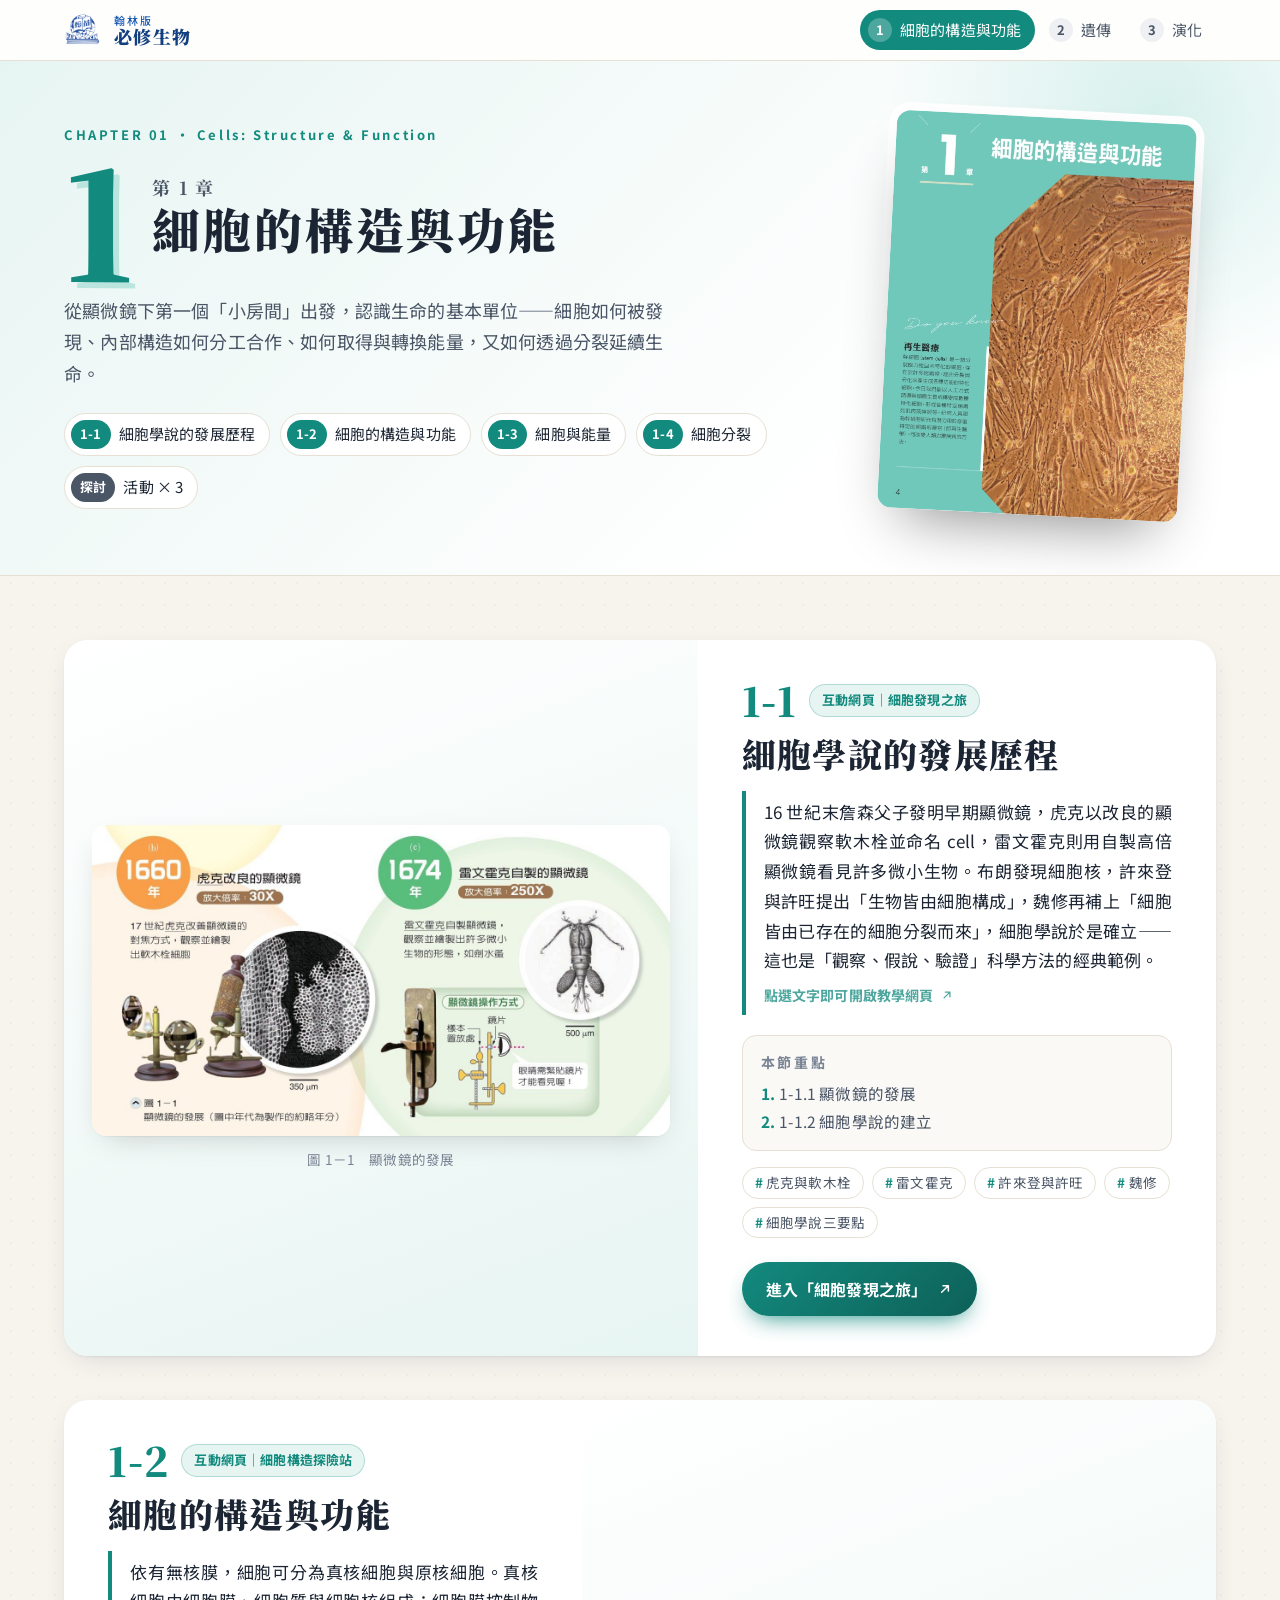
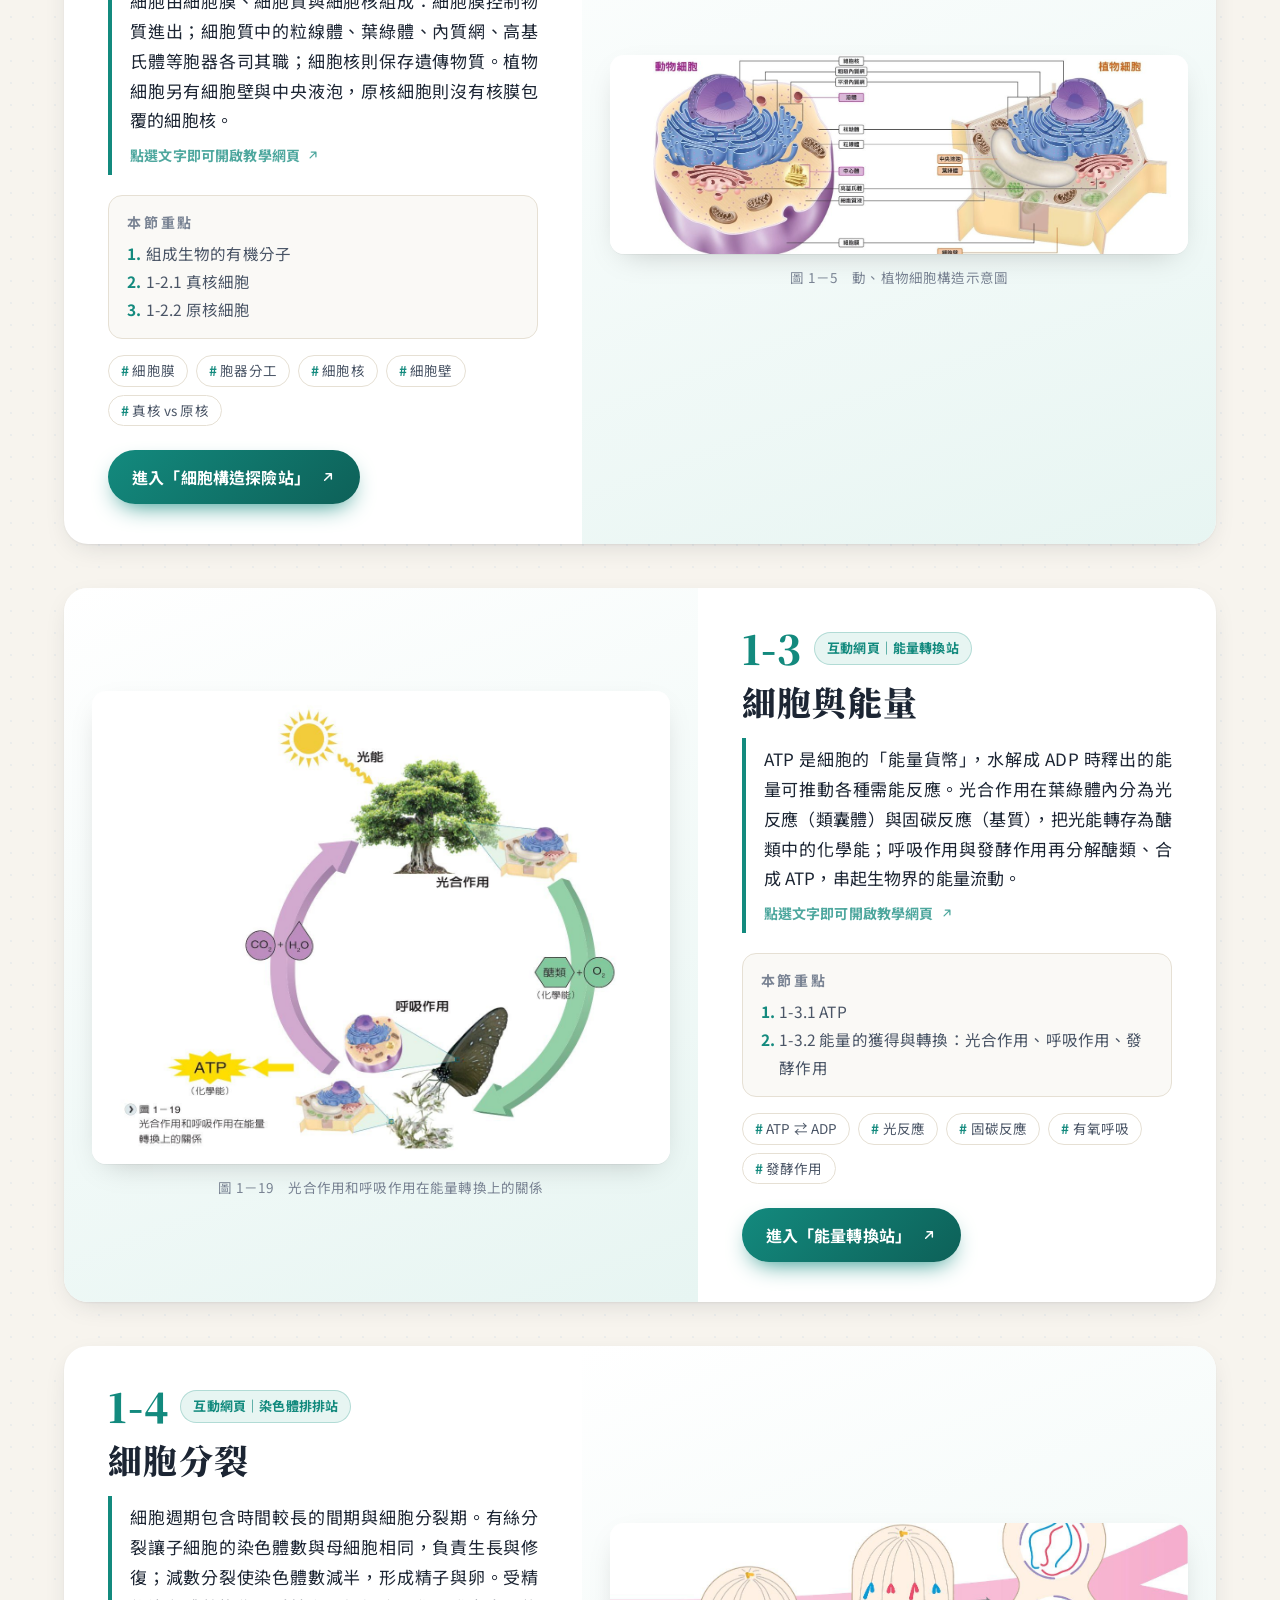
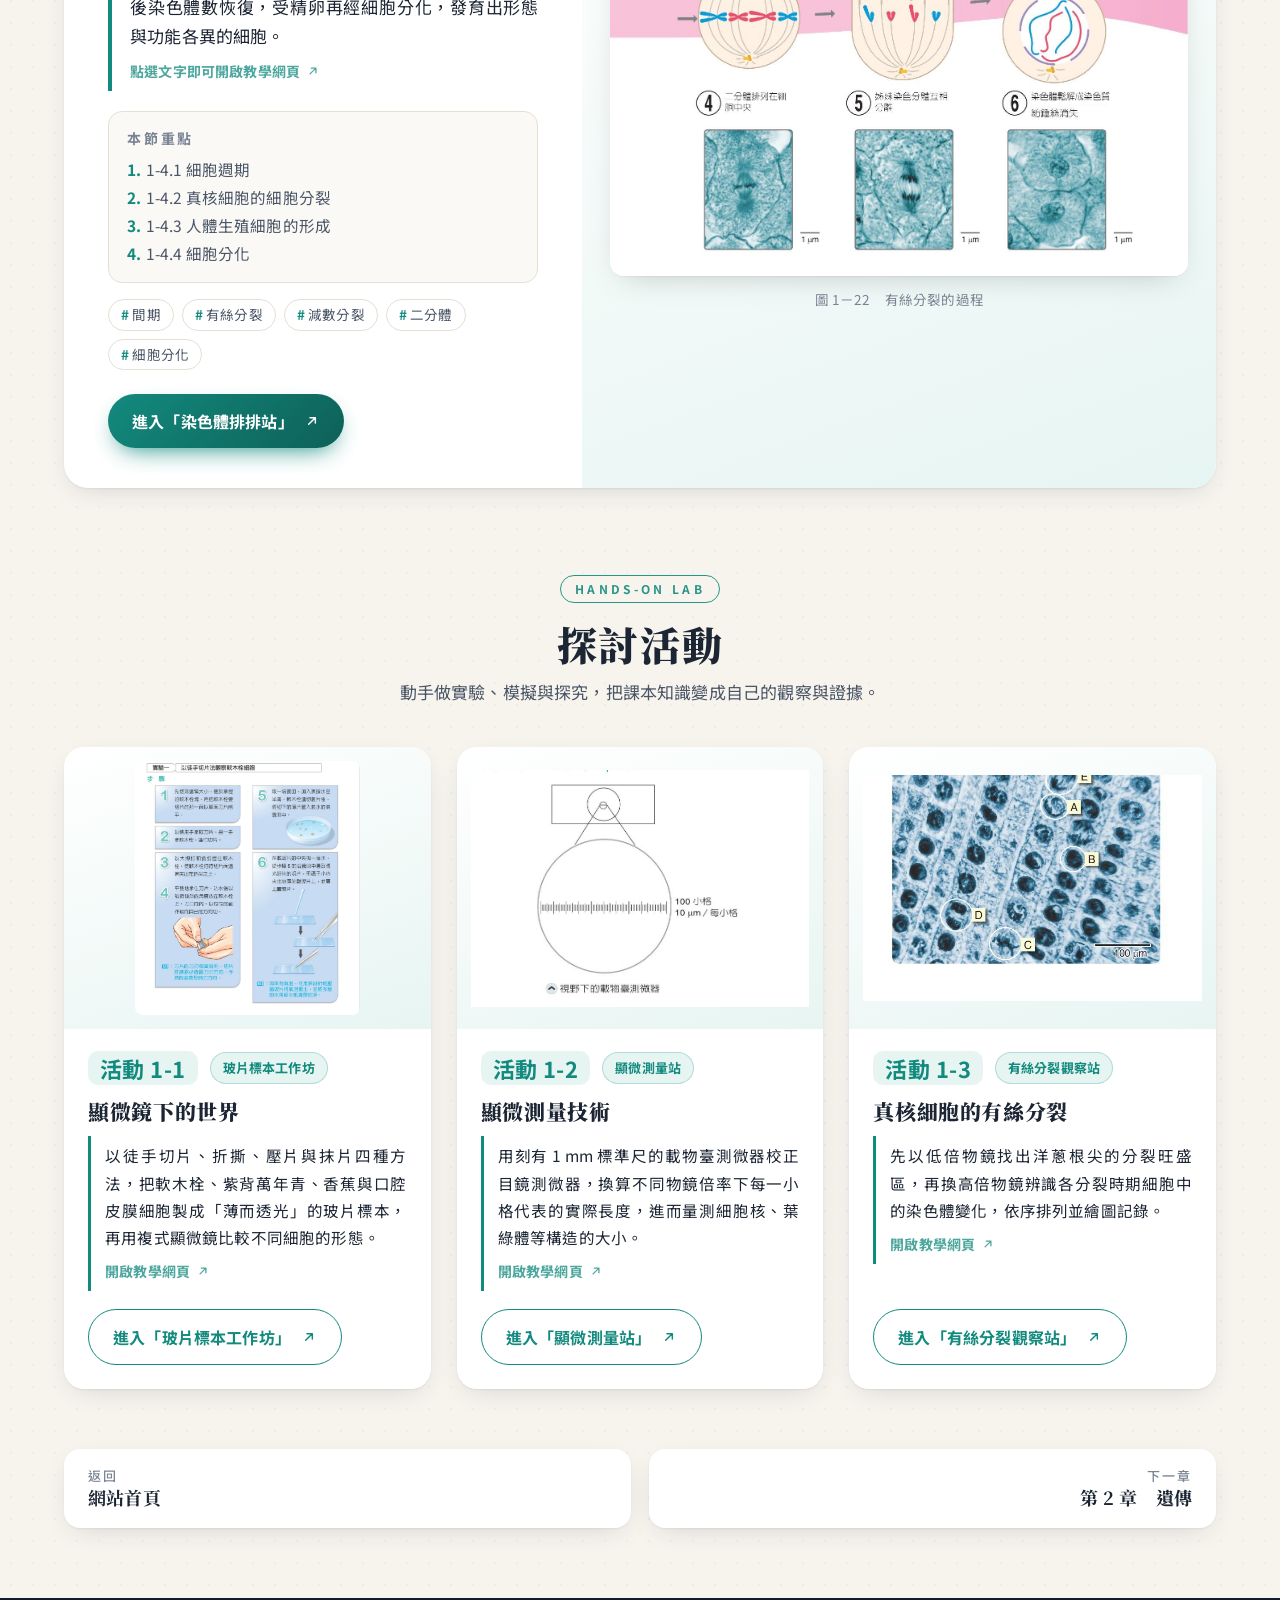
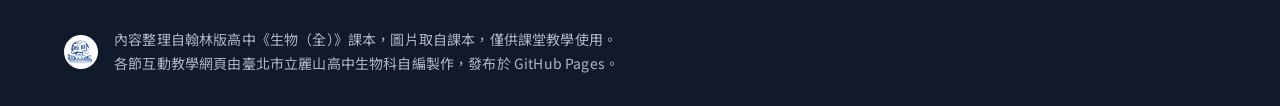
==== chapter1.html @ 683e41cd "feat: 發布翰林版必修生物質感新版集合教學網站" ====
<!doctype html>
<html lang="zh-Hant">
<head>
<meta charset="utf-8">
<meta name="viewport" content="width=device-width, initial-scale=1">
<title>第1章 細胞的構造與功能｜翰林版 必修生物</title>
<meta name="description" content="從顯微鏡下第一個「小房間」出發，認識生命的基本單位——細胞如何被發現、內部構造如何分工合作、如何取得與轉換能量，又如何透過分裂延續生命。">
<meta name="theme-color" content="#138a7e">
<link rel="icon" href="img/hanlin-logo.png">
<link rel="preconnect" href="https://fonts.googleapis.com">
<link rel="preconnect" href="https://fonts.gstatic.com" crossorigin>
<link href="https://fonts.googleapis.com/css2?family=Noto+Sans+TC:wght@400;500;700&family=Noto+Serif+TC:wght@600;700;900&display=swap" rel="stylesheet">
<link rel="stylesheet" href="style.css">
<script>document.documentElement.classList.add('js')</script>
</head>
<body class="chapter" style="--a:#138a7e;--a2:#5cc3b4;--t:#e7f5f2">
<header class="topbar">
  <div class="topbar-in">
    <a class="brand" href="index.html" aria-label="回到首頁">
      <img src="img/hanlin-logo.png" alt="翰林出版" width="40" height="40">
      <span class="brand-t"><small>翰林版</small>必修生物</span>
    </a>
    <nav class="nav"><a href="chapter1.html" class="nav-ch on" style="--a:#138a7e"><b>1</b><span>細胞的構造與功能</span></a><a href="chapter2.html" class="nav-ch" style="--a:#5b4fc4"><b>2</b><span>遺傳</span></a><a href="chapter3.html" class="nav-ch" style="--a:#c0701a"><b>3</b><span>演化</span></a></nav>
  </div>
</header>

<header class="ch-hero">
  <div class="ch-hero-in">
    <div class="ch-hero-text">
      <div class="ch-kicker">CHAPTER 01 · Cells: Structure &amp; Function</div>
      <h1><span class="big">1</span><span class="t">第 1 章<br><strong>細胞的構造與功能</strong></span></h1>
      <p class="lead">從顯微鏡下第一個「小房間」出發，認識生命的基本單位——細胞如何被發現、內部構造如何分工合作、如何取得與轉換能量，又如何透過分裂延續生命。</p>
      <div class="jump"><a href="#u1-1"><b>1-1</b>細胞學說的發展歷程</a><a href="#u1-2"><b>1-2</b>細胞的構造與功能</a><a href="#u1-3"><b>1-3</b>細胞與能量</a><a href="#u1-4"><b>1-4</b>細胞分裂</a><a href="#labs" class="j-lab"><b>探討</b>活動 × 3</a></div>
    </div>
    <div class="ch-hero-cover"><img src="img/cover1.jpg" alt="第1章 課本封面"></div>
  </div>
</header>
<main class="wrap units">
    <article class="unit reveal" id="u1-1">
      <figure class="fig">
        <button class="fig-btn" data-full="img/s1-1.jpg" data-cap="圖 1－1　顯微鏡的發展" aria-label="放大圖片：圖 1－1　顯微鏡的發展">
          <img src="img/s1-1.jpg" alt="圖 1－1　顯微鏡的發展" loading="lazy">
          <span class="zoom"><svg class="ic" viewBox="0 0 24 24" aria-hidden="true"><circle cx="11" cy="11" r="6.5" fill="none" stroke="currentColor" stroke-width="2"/><path d="m16 16 4.5 4.5M8.5 11h5M11 8.5v5" fill="none" stroke="currentColor" stroke-width="2" stroke-linecap="round"/></svg>放大</span>
        </button>
        <figcaption>圖 1－1　顯微鏡的發展</figcaption>
      </figure>
      <div class="unit-body">
        <div class="unit-top"><span class="code">1-1</span><span class="web-pill">互動網頁｜細胞發現之旅</span></div>
        <h2>細胞學說的發展歷程</h2>
        <a class="intro" href="https://froglssh.github.io/cell-discovery-journey-v2-web/" target="_blank" rel="noopener" title="開啟「細胞發現之旅」教學網頁">
          <p>16 世紀末詹森父子發明早期顯微鏡，虎克以改良的顯微鏡觀察軟木栓並命名 cell，雷文霍克則用自製高倍顯微鏡看見許多微小生物。布朗發現細胞核，許來登與許旺提出「生物皆由細胞構成」，魏修再補上「細胞皆由已存在的細胞分裂而來」，細胞學說於是確立——這也是「觀察、假說、驗證」科學方法的經典範例。</p>
          <span class="intro-hint">點選文字即可開啟教學網頁 <svg class="ic" viewBox="0 0 24 24" aria-hidden="true"><path d="M7 17 17 7M9 7h8v8" fill="none" stroke="currentColor" stroke-width="2.2" stroke-linecap="round" stroke-linejoin="round"/></svg></span>
        </a>
        <div class="subs"><h3>本節重點</h3><ol><li>1-1.1 顯微鏡的發展</li><li>1-1.2 細胞學說的建立</li></ol></div>
        <div class="tags"><span>虎克與軟木栓</span><span>雷文霍克</span><span>許來登與許旺</span><span>魏修</span><span>細胞學說三要點</span></div>
        <a class="btn" href="https://froglssh.github.io/cell-discovery-journey-v2-web/" target="_blank" rel="noopener">進入「細胞發現之旅」<svg class="ic" viewBox="0 0 24 24" aria-hidden="true"><path d="M7 17 17 7M9 7h8v8" fill="none" stroke="currentColor" stroke-width="2.2" stroke-linecap="round" stroke-linejoin="round"/></svg></a>
      </div>
    </article>
    <article class="unit reveal flip" id="u1-2">
      <figure class="fig">
        <button class="fig-btn" data-full="img/s1-2.jpg" data-cap="圖 1－5　動、植物細胞構造示意圖" aria-label="放大圖片：圖 1－5　動、植物細胞構造示意圖">
          <img src="img/s1-2.jpg" alt="圖 1－5　動、植物細胞構造示意圖" loading="lazy">
          <span class="zoom"><svg class="ic" viewBox="0 0 24 24" aria-hidden="true"><circle cx="11" cy="11" r="6.5" fill="none" stroke="currentColor" stroke-width="2"/><path d="m16 16 4.5 4.5M8.5 11h5M11 8.5v5" fill="none" stroke="currentColor" stroke-width="2" stroke-linecap="round"/></svg>放大</span>
        </button>
        <figcaption>圖 1－5　動、植物細胞構造示意圖</figcaption>
      </figure>
      <div class="unit-body">
        <div class="unit-top"><span class="code">1-2</span><span class="web-pill">互動網頁｜細胞構造探險站</span></div>
        <h2>細胞的構造與功能</h2>
        <a class="intro" href="https://froglssh.github.io/cell-structure-exploration-v2-web/" target="_blank" rel="noopener" title="開啟「細胞構造探險站」教學網頁">
          <p>依有無核膜，細胞可分為真核細胞與原核細胞。真核細胞由細胞膜、細胞質與細胞核組成：細胞膜控制物質進出；細胞質中的粒線體、葉綠體、內質網、高基氏體等胞器各司其職；細胞核則保存遺傳物質。植物細胞另有細胞壁與中央液泡，原核細胞則沒有核膜包覆的細胞核。</p>
          <span class="intro-hint">點選文字即可開啟教學網頁 <svg class="ic" viewBox="0 0 24 24" aria-hidden="true"><path d="M7 17 17 7M9 7h8v8" fill="none" stroke="currentColor" stroke-width="2.2" stroke-linecap="round" stroke-linejoin="round"/></svg></span>
        </a>
        <div class="subs"><h3>本節重點</h3><ol><li>組成生物的有機分子</li><li>1-2.1 真核細胞</li><li>1-2.2 原核細胞</li></ol></div>
        <div class="tags"><span>細胞膜</span><span>胞器分工</span><span>細胞核</span><span>細胞壁</span><span>真核 vs 原核</span></div>
        <a class="btn" href="https://froglssh.github.io/cell-structure-exploration-v2-web/" target="_blank" rel="noopener">進入「細胞構造探險站」<svg class="ic" viewBox="0 0 24 24" aria-hidden="true"><path d="M7 17 17 7M9 7h8v8" fill="none" stroke="currentColor" stroke-width="2.2" stroke-linecap="round" stroke-linejoin="round"/></svg></a>
      </div>
    </article>
    <article class="unit reveal" id="u1-3">
      <figure class="fig">
        <button class="fig-btn" data-full="img/s1-3.jpg" data-cap="圖 1－19　光合作用和呼吸作用在能量轉換上的關係" aria-label="放大圖片：圖 1－19　光合作用和呼吸作用在能量轉換上的關係">
          <img src="img/s1-3.jpg" alt="圖 1－19　光合作用和呼吸作用在能量轉換上的關係" loading="lazy">
          <span class="zoom"><svg class="ic" viewBox="0 0 24 24" aria-hidden="true"><circle cx="11" cy="11" r="6.5" fill="none" stroke="currentColor" stroke-width="2"/><path d="m16 16 4.5 4.5M8.5 11h5M11 8.5v5" fill="none" stroke="currentColor" stroke-width="2" stroke-linecap="round"/></svg>放大</span>
        </button>
        <figcaption>圖 1－19　光合作用和呼吸作用在能量轉換上的關係</figcaption>
      </figure>
      <div class="unit-body">
        <div class="unit-top"><span class="code">1-3</span><span class="web-pill">互動網頁｜能量轉換站</span></div>
        <h2>細胞與能量</h2>
        <a class="intro" href="https://froglssh.github.io/energy-conversion-station-v2-web/" target="_blank" rel="noopener" title="開啟「能量轉換站」教學網頁">
          <p>ATP 是細胞的「能量貨幣」，水解成 ADP 時釋出的能量可推動各種需能反應。光合作用在葉綠體內分為光反應（類囊體）與固碳反應（基質），把光能轉存為醣類中的化學能；呼吸作用與發酵作用再分解醣類、合成 ATP，串起生物界的能量流動。</p>
          <span class="intro-hint">點選文字即可開啟教學網頁 <svg class="ic" viewBox="0 0 24 24" aria-hidden="true"><path d="M7 17 17 7M9 7h8v8" fill="none" stroke="currentColor" stroke-width="2.2" stroke-linecap="round" stroke-linejoin="round"/></svg></span>
        </a>
        <div class="subs"><h3>本節重點</h3><ol><li>1-3.1 ATP</li><li>1-3.2 能量的獲得與轉換：光合作用、呼吸作用、發酵作用</li></ol></div>
        <div class="tags"><span>ATP ⇄ ADP</span><span>光反應</span><span>固碳反應</span><span>有氧呼吸</span><span>發酵作用</span></div>
        <a class="btn" href="https://froglssh.github.io/energy-conversion-station-v2-web/" target="_blank" rel="noopener">進入「能量轉換站」<svg class="ic" viewBox="0 0 24 24" aria-hidden="true"><path d="M7 17 17 7M9 7h8v8" fill="none" stroke="currentColor" stroke-width="2.2" stroke-linecap="round" stroke-linejoin="round"/></svg></a>
      </div>
    </article>
    <article class="unit reveal flip" id="u1-4">
      <figure class="fig">
        <button class="fig-btn" data-full="img/s1-4.jpg" data-cap="圖 1－22　有絲分裂的過程" aria-label="放大圖片：圖 1－22　有絲分裂的過程">
          <img src="img/s1-4.jpg" alt="圖 1－22　有絲分裂的過程" loading="lazy">
          <span class="zoom"><svg class="ic" viewBox="0 0 24 24" aria-hidden="true"><circle cx="11" cy="11" r="6.5" fill="none" stroke="currentColor" stroke-width="2"/><path d="m16 16 4.5 4.5M8.5 11h5M11 8.5v5" fill="none" stroke="currentColor" stroke-width="2" stroke-linecap="round"/></svg>放大</span>
        </button>
        <figcaption>圖 1－22　有絲分裂的過程</figcaption>
      </figure>
      <div class="unit-body">
        <div class="unit-top"><span class="code">1-4</span><span class="web-pill">互動網頁｜染色體排排站</span></div>
        <h2>細胞分裂</h2>
        <a class="intro" href="https://froglssh.github.io/chromosome-sorting-v2-web/" target="_blank" rel="noopener" title="開啟「染色體排排站」教學網頁">
          <p>細胞週期包含時間較長的間期與細胞分裂期。有絲分裂讓子細胞的染色體數與母細胞相同，負責生長與修復；減數分裂使染色體數減半，形成精子與卵。受精後染色體數恢復，受精卵再經細胞分化，發育出形態與功能各異的細胞。</p>
          <span class="intro-hint">點選文字即可開啟教學網頁 <svg class="ic" viewBox="0 0 24 24" aria-hidden="true"><path d="M7 17 17 7M9 7h8v8" fill="none" stroke="currentColor" stroke-width="2.2" stroke-linecap="round" stroke-linejoin="round"/></svg></span>
        </a>
        <div class="subs"><h3>本節重點</h3><ol><li>1-4.1 細胞週期</li><li>1-4.2 真核細胞的細胞分裂</li><li>1-4.3 人體生殖細胞的形成</li><li>1-4.4 細胞分化</li></ol></div>
        <div class="tags"><span>間期</span><span>有絲分裂</span><span>減數分裂</span><span>二分體</span><span>細胞分化</span></div>
        <a class="btn" href="https://froglssh.github.io/chromosome-sorting-v2-web/" target="_blank" rel="noopener">進入「染色體排排站」<svg class="ic" viewBox="0 0 24 24" aria-hidden="true"><path d="M7 17 17 7M9 7h8v8" fill="none" stroke="currentColor" stroke-width="2.2" stroke-linecap="round" stroke-linejoin="round"/></svg></a>
      </div>
    </article>
  <section class="labs" id="labs">
    <div class="sec-head reveal"><span class="eyebrow">HANDS-ON LAB</span><h2>探討活動</h2><p>動手做實驗、模擬與探究，把課本知識變成自己的觀察與證據。</p></div>
    <div class="lab-grid">
      <article class="lab reveal" id="u活動1-1">
        <button class="lab-fig fig-btn" data-full="img/a1-1.jpg" data-cap="實驗一　以徒手切片法觀察軟木栓細胞" aria-label="放大圖片：實驗一　以徒手切片法觀察軟木栓細胞">
          <img src="img/a1-1.jpg" alt="實驗一　以徒手切片法觀察軟木栓細胞" loading="lazy"><span class="zoom"><svg class="ic" viewBox="0 0 24 24" aria-hidden="true"><circle cx="11" cy="11" r="6.5" fill="none" stroke="currentColor" stroke-width="2"/><path d="m16 16 4.5 4.5M8.5 11h5M11 8.5v5" fill="none" stroke="currentColor" stroke-width="2" stroke-linecap="round"/></svg>放大</span>
        </button>
        <div class="lab-body">
          <div class="unit-top"><span class="code sm">活動 1-1</span><span class="web-pill">玻片標本工作坊</span></div>
          <h3>顯微鏡下的世界</h3>
          <a class="intro" href="https://froglssh.github.io/slide-preparation-workshop-v2-web/" target="_blank" rel="noopener"><p>以徒手切片、折撕、壓片與抹片四種方法，把軟木栓、紫背萬年青、香蕉與口腔皮膜細胞製成「薄而透光」的玻片標本，再用複式顯微鏡比較不同細胞的形態。</p><span class="intro-hint">開啟教學網頁 <svg class="ic" viewBox="0 0 24 24" aria-hidden="true"><path d="M7 17 17 7M9 7h8v8" fill="none" stroke="currentColor" stroke-width="2.2" stroke-linecap="round" stroke-linejoin="round"/></svg></span></a>
          <a class="btn ghost" href="https://froglssh.github.io/slide-preparation-workshop-v2-web/" target="_blank" rel="noopener">進入「玻片標本工作坊」<svg class="ic" viewBox="0 0 24 24" aria-hidden="true"><path d="M7 17 17 7M9 7h8v8" fill="none" stroke="currentColor" stroke-width="2.2" stroke-linecap="round" stroke-linejoin="round"/></svg></a>
        </div>
      </article>
      <article class="lab reveal" id="u活動1-2">
        <button class="lab-fig fig-btn" data-full="img/a1-2.jpg" data-cap="視野下的載物臺測微器" aria-label="放大圖片：視野下的載物臺測微器">
          <img src="img/a1-2.jpg" alt="視野下的載物臺測微器" loading="lazy"><span class="zoom"><svg class="ic" viewBox="0 0 24 24" aria-hidden="true"><circle cx="11" cy="11" r="6.5" fill="none" stroke="currentColor" stroke-width="2"/><path d="m16 16 4.5 4.5M8.5 11h5M11 8.5v5" fill="none" stroke="currentColor" stroke-width="2" stroke-linecap="round"/></svg>放大</span>
        </button>
        <div class="lab-body">
          <div class="unit-top"><span class="code sm">活動 1-2</span><span class="web-pill">顯微測量站</span></div>
          <h3>顯微測量技術</h3>
          <a class="intro" href="https://froglssh.github.io/micrometry-station-v2-web/" target="_blank" rel="noopener"><p>用刻有 1 mm 標準尺的載物臺測微器校正目鏡測微器，換算不同物鏡倍率下每一小格代表的實際長度，進而量測細胞核、葉綠體等構造的大小。</p><span class="intro-hint">開啟教學網頁 <svg class="ic" viewBox="0 0 24 24" aria-hidden="true"><path d="M7 17 17 7M9 7h8v8" fill="none" stroke="currentColor" stroke-width="2.2" stroke-linecap="round" stroke-linejoin="round"/></svg></span></a>
          <a class="btn ghost" href="https://froglssh.github.io/micrometry-station-v2-web/" target="_blank" rel="noopener">進入「顯微測量站」<svg class="ic" viewBox="0 0 24 24" aria-hidden="true"><path d="M7 17 17 7M9 7h8v8" fill="none" stroke="currentColor" stroke-width="2.2" stroke-linecap="round" stroke-linejoin="round"/></svg></a>
        </div>
      </article>
      <article class="lab reveal" id="u活動1-3">
        <button class="lab-fig fig-btn" data-full="img/a1-3.jpg" data-cap="洋蔥根尖細胞的有絲分裂" aria-label="放大圖片：洋蔥根尖細胞的有絲分裂">
          <img src="img/a1-3.jpg" alt="洋蔥根尖細胞的有絲分裂" loading="lazy"><span class="zoom"><svg class="ic" viewBox="0 0 24 24" aria-hidden="true"><circle cx="11" cy="11" r="6.5" fill="none" stroke="currentColor" stroke-width="2"/><path d="m16 16 4.5 4.5M8.5 11h5M11 8.5v5" fill="none" stroke="currentColor" stroke-width="2" stroke-linecap="round"/></svg>放大</span>
        </button>
        <div class="lab-body">
          <div class="unit-top"><span class="code sm">活動 1-3</span><span class="web-pill">有絲分裂觀察站</span></div>
          <h3>真核細胞的有絲分裂</h3>
          <a class="intro" href="https://froglssh.github.io/mitosis-observation-station-v2-web/" target="_blank" rel="noopener"><p>先以低倍物鏡找出洋蔥根尖的分裂旺盛區，再換高倍物鏡辨識各分裂時期細胞中的染色體變化，依序排列並繪圖記錄。</p><span class="intro-hint">開啟教學網頁 <svg class="ic" viewBox="0 0 24 24" aria-hidden="true"><path d="M7 17 17 7M9 7h8v8" fill="none" stroke="currentColor" stroke-width="2.2" stroke-linecap="round" stroke-linejoin="round"/></svg></span></a>
          <a class="btn ghost" href="https://froglssh.github.io/mitosis-observation-station-v2-web/" target="_blank" rel="noopener">進入「有絲分裂觀察站」<svg class="ic" viewBox="0 0 24 24" aria-hidden="true"><path d="M7 17 17 7M9 7h8v8" fill="none" stroke="currentColor" stroke-width="2.2" stroke-linecap="round" stroke-linejoin="round"/></svg></a>
        </div>
      </article>
    </div>
  </section>
  <nav class="pager"><a href="index.html" class="pg prev"><small>返回</small>網站首頁</a><a href="chapter2.html" class="pg next"><small>下一章</small>第 2 章　遺傳</a></nav>
</main>
<footer class="foot">
  <div class="foot-in">
    <img src="img/hanlin-logo.png" alt="" width="34" height="34">
    <p>內容整理自翰林版高中《生物（全）》課本，圖片取自課本，僅供課堂教學使用。<br>各節互動教學網頁由臺北市立麗山高中生物科自編製作，發布於 GitHub Pages。</p>
  </div>
</footer>
<div class="lightbox" id="lightbox" hidden>
  <button class="lb-close" aria-label="關閉">×</button>
  <figure><img alt=""><figcaption></figcaption></figure>
</div>
<script src="app.js"></script>
</body>
</html>
---- style.css ----
/* 翰林版 必修生物 互動教學網站 */
:root{
  --hl:#1b5bb5;          /* 翰林藍 */
  --hl-d:#123f80;
  --ink:#1c2533;
  --ink-2:#4a5566;
  --ink-3:#7a8494;
  --paper:#f7f4ee;
  --card:#ffffff;
  --line:#e6e0d4;
  --a:#1b5bb5; --a2:#6a9be0; --t:#eaf1fb;
  --r:18px;
  --shadow:0 1px 2px rgba(28,37,51,.06),0 8px 28px -10px rgba(28,37,51,.18);
  --shadow-h:0 2px 4px rgba(28,37,51,.06),0 22px 48px -16px rgba(28,37,51,.30);
  --serif:"Noto Serif TC","Songti TC","PMingLiU",serif;
  --sans:"Noto Sans TC","PingFang TC","Microsoft JhengHei",system-ui,sans-serif;
}
*{box-sizing:border-box}
html{scroll-behavior:smooth;-webkit-text-size-adjust:100%}
body{margin:0;background:var(--paper);color:var(--ink);font-family:var(--sans);font-size:17px;line-height:1.75;letter-spacing:.01em;
  background-image:radial-gradient(rgba(27,91,181,.05) 1px,transparent 1px);background-size:22px 22px}
img{max-width:100%;display:block}
a{color:inherit}
.ic{width:1em;height:1em;flex:none}
.wrap{max-width:1200px;margin:0 auto;padding:0 24px}

/* ---------- reveal ---------- */
.js .reveal{opacity:0;transform:translateY(22px);transition:opacity .7s ease,transform .7s cubic-bezier(.2,.7,.2,1)}
.js .reveal.in{opacity:1;transform:none}
@media (prefers-reduced-motion:reduce){.js .reveal{opacity:1;transform:none;transition:none}html{scroll-behavior:auto}}

/* ---------- section heading ---------- */
.sec-head{text-align:center;max-width:720px;margin:0 auto 40px}
.eyebrow{display:inline-block;font:700 12px/1 var(--sans);letter-spacing:.28em;color:var(--a);padding:7px 14px;border:1px solid currentColor;border-radius:99px;opacity:.9}
.sec-head h2{font:900 clamp(28px,4vw,40px)/1.25 var(--serif);margin:16px 0 8px;letter-spacing:.04em}
.sec-head p{color:var(--ink-2);margin:0}

/* =============== HOME =============== */
.hero{position:relative;overflow:hidden;background:#fff;border-bottom:1px solid var(--line);padding:64px 24px 56px;text-align:center}
.hero::after{content:"";position:absolute;inset:auto 0 0 0;height:6px;background:linear-gradient(90deg,#138a7e,#1b5bb5 40%,#5b4fc4 70%,#c0701a)}
.globe{position:absolute;width:760px;right:-220px;top:-160px;color:rgba(27,91,181,.08);pointer-events:none}
.globe + .hero-in::before{content:"";position:absolute;width:520px;height:520px;left:-240px;bottom:-300px;border-radius:50%;border:1.2px solid rgba(27,91,181,.08);box-shadow:0 0 0 60px rgba(27,91,181,.025)}
.hero-in{position:relative;max-width:980px;margin:0 auto}
.hero-logo{width:min(820px,92%);height:auto;margin:0 auto;filter:drop-shadow(0 6px 18px rgba(27,91,181,.12));animation:rise .9s cubic-bezier(.2,.7,.2,1) both}
.hero-rule{display:flex;align-items:center;gap:16px;justify-content:center;margin:34px auto 8px;max-width:560px;color:var(--hl)}
.hero-rule span{flex:1;height:1px;background:linear-gradient(90deg,transparent,rgba(27,91,181,.5),transparent)}
.hero-rule em{font-style:normal;font-size:14px;letter-spacing:.3em;font-weight:500}
.hero h1{font:900 clamp(38px,6.4vw,70px)/1.15 var(--serif);margin:6px 0 10px;color:var(--hl-d);letter-spacing:.08em;animation:rise .9s .1s cubic-bezier(.2,.7,.2,1) both}
.hero h1 span{display:block;font-size:.46em;letter-spacing:.5em;color:var(--ink);font-weight:700;margin-top:6px;padding-left:.5em}
.hero-sub{color:var(--ink-2);margin:10px auto 26px;max-width:640px}
.stats{list-style:none;display:flex;justify-content:center;flex-wrap:wrap;gap:12px;margin:0;padding:0}
.stats li{display:flex;align-items:baseline;gap:6px;background:var(--t);border:1px solid rgba(27,91,181,.15);border-radius:99px;padding:6px 18px}
.stats b{font:900 24px/1 var(--serif);color:var(--hl)}
.stats span{font-size:14px;color:var(--ink-2)}
@keyframes rise{from{opacity:0;transform:translateY(16px)}to{opacity:1;transform:none}}

.home main > section{padding-top:72px;padding-bottom:8px}
.ch-grid{display:grid;grid-template-columns:repeat(3,1fr);gap:28px}
.ch-card{display:flex;flex-direction:column;text-decoration:none;background:var(--card);border-radius:22px;overflow:hidden;box-shadow:var(--shadow);transition:transform .45s cubic-bezier(.2,.7,.2,1),box-shadow .45s;position:relative;isolation:isolate}
.ch-card::before{content:"";position:absolute;inset:0;border-radius:inherit;border:1px solid rgba(0,0,0,.05);pointer-events:none;z-index:2}
.ch-card:hover{transform:translateY(-8px);box-shadow:var(--shadow-h)}
.ch-cover{aspect-ratio:3/3.4;overflow:hidden;background:var(--t);position:relative}
.ch-cover img{width:100%;height:100%;object-fit:cover;object-position:top;transition:transform 1.2s cubic-bezier(.2,.7,.2,1)}
.ch-card:hover .ch-cover img{transform:scale(1.06)}
.ch-cover::after{content:"";position:absolute;inset:auto 0 0 0;height:40%;background:linear-gradient(transparent,rgba(0,0,0,.18))}
.ch-body{padding:22px 24px 24px;display:flex;flex-direction:column;flex:1;border-top:5px solid var(--a)}
.ch-kicker{font-size:12px;letter-spacing:.2em;color:var(--a);font-weight:700}
.ch-body h2{font:900 25px/1.35 var(--serif);margin:6px 0 12px;letter-spacing:.04em}
.ch-list{list-style:none;margin:0 0 14px;padding:0;display:grid;gap:6px}
.ch-list li{font-size:15px;color:var(--ink-2);display:flex;gap:10px;align-items:baseline;line-height:1.5}
.ch-list span{font:700 13px/1 var(--sans);color:var(--a);background:var(--t);border-radius:6px;padding:4px 7px;flex:none}
.ch-meta{display:flex;gap:8px;margin-top:auto;padding-top:6px;font-size:13px;color:var(--ink-3)}
.ch-meta span{border:1px solid var(--line);border-radius:99px;padding:2px 10px}
.ch-go{margin-top:16px;display:inline-flex;align-items:center;gap:8px;font-weight:700;color:#fff;background:var(--a);align-self:flex-start;padding:10px 18px;border-radius:99px;transition:gap .3s,filter .3s}
.ch-card:hover .ch-go{gap:14px;filter:brightness(1.08)}

.quick-wrap{padding-bottom:40px}
.quick{display:grid;grid-template-columns:repeat(3,1fr);gap:22px}
.qcol{background:var(--card);border-radius:var(--r);padding:20px;box-shadow:var(--shadow)}
.qcol h3{display:flex;align-items:center;gap:10px;font:900 19px/1.3 var(--serif);margin:0 0 12px;letter-spacing:.04em}
.qcol h3 b{display:grid;place-items:center;width:32px;height:32px;border-radius:10px;background:var(--a);color:#fff;font-size:17px}
.q{display:flex;align-items:center;gap:12px;padding:10px 12px;border-radius:12px;text-decoration:none;transition:background .25s,transform .25s}
.q + .q{border-top:1px dashed var(--line)}
.q:hover{background:var(--t);transform:translateX(4px)}
.q-code{font:700 13px/1 var(--sans);color:var(--a);min-width:44px}
.q.q-lab .q-code{color:var(--ink-3)}
.q-t{flex:1;font-weight:700;line-height:1.35}
.q-t small{display:block;font-weight:400;font-size:13px;color:var(--ink-3)}
.q .ic{color:var(--a);opacity:.6}

/* =============== TOPBAR =============== */
.topbar{position:sticky;top:0;z-index:50;background:rgba(255,255,255,.86);backdrop-filter:saturate(1.4) blur(14px);-webkit-backdrop-filter:saturate(1.4) blur(14px);border-bottom:1px solid var(--line)}
.topbar-in{max-width:1200px;margin:0 auto;padding:10px 24px;display:flex;align-items:center;gap:20px}
.brand{display:flex;align-items:center;gap:10px;text-decoration:none;flex:none}
.brand img{width:40px;height:40px}
.brand-t{font:900 18px/1.1 var(--serif);color:var(--hl-d);letter-spacing:.08em}
.brand-t small{display:block;font:500 11px/1.2 var(--sans);letter-spacing:.2em;color:var(--hl)}
.nav{display:flex;gap:6px;margin-left:auto;overflow-x:auto;scrollbar-width:none}
.nav::-webkit-scrollbar{display:none}
.nav-ch{display:flex;align-items:center;gap:8px;text-decoration:none;padding:7px 14px 7px 8px;border-radius:99px;font-size:15px;color:var(--ink-2);white-space:nowrap;transition:background .25s,color .25s}
.nav-ch b{display:grid;place-items:center;width:24px;height:24px;border-radius:50%;background:#eef0f3;color:var(--ink-2);font-size:13px;transition:inherit}
.nav-ch:hover{background:#f1f3f6;color:var(--ink)}
.nav-ch.on{background:var(--a);color:#fff}
.nav-ch.on b{background:rgba(255,255,255,.25);color:#fff}

/* =============== CHAPTER =============== */
.ch-hero{background:linear-gradient(135deg,var(--t) 0%,#fff 70%);border-bottom:1px solid var(--line);position:relative;overflow:hidden}
.ch-hero::before{content:"";position:absolute;width:560px;height:560px;border-radius:50%;right:-160px;top:-220px;background:radial-gradient(circle,color-mix(in srgb,var(--a2) 35%,transparent),transparent 70%);opacity:.7}
.ch-hero-in{position:relative;max-width:1200px;margin:0 auto;padding:56px 24px 60px;display:grid;grid-template-columns:1.35fr .65fr;gap:48px;align-items:center}
.ch-hero .ch-kicker{font-size:13px}
.ch-hero h1{display:flex;align-items:center;gap:22px;margin:10px 0 18px}
.ch-hero h1 .big{font:900 clamp(96px,13vw,150px)/.8 var(--serif);color:var(--a);letter-spacing:-.02em;text-shadow:6px 6px 0 color-mix(in srgb,var(--a2) 35%,transparent)}
.ch-hero h1 .t{font:700 18px/1.4 var(--serif);color:var(--ink-2);letter-spacing:.1em}
.ch-hero h1 strong{display:block;font-weight:900;font-size:clamp(30px,4.4vw,48px);color:var(--ink);letter-spacing:.06em;line-height:1.2}
.lead{font-size:18px;color:var(--ink-2);max-width:620px;margin:0 0 24px}
.jump{display:flex;flex-wrap:wrap;gap:10px}
.jump a{display:inline-flex;align-items:center;gap:8px;text-decoration:none;background:#fff;border:1px solid var(--line);border-radius:99px;padding:6px 14px 6px 6px;font-size:15px;transition:border-color .25s,transform .25s,box-shadow .25s}
.jump a b{background:var(--a);color:#fff;border-radius:99px;padding:3px 9px;font-size:13px}
.jump a.j-lab b{background:var(--ink-2)}
.jump a:hover{border-color:var(--a);transform:translateY(-2px);box-shadow:0 6px 16px -8px rgba(0,0,0,.3)}
.ch-hero-cover{justify-self:center;width:min(300px,100%);transform:rotate(3deg);transition:transform .6s cubic-bezier(.2,.7,.2,1)}
.ch-hero-cover:hover{transform:rotate(0) scale(1.02)}
.ch-hero-cover img{border-radius:14px;box-shadow:0 30px 60px -24px rgba(0,0,0,.45),0 0 0 8px #fff}

.units{padding-top:64px}
.unit{display:grid;grid-template-columns:1.1fr .9fr;gap:0;background:var(--card);border-radius:24px;box-shadow:var(--shadow);overflow:hidden;margin-bottom:44px;scroll-margin-top:90px}
.unit.flip{grid-template-columns:.9fr 1.1fr}
.unit.flip .fig{order:2}
.fig{margin:0;background:linear-gradient(160deg,#fff,var(--t));padding:28px;display:flex;flex-direction:column;justify-content:center;gap:12px;position:relative}
.fig-btn{all:unset;cursor:zoom-in;position:relative;display:block;border-radius:14px;overflow:hidden;background:#fff;box-shadow:0 1px 0 rgba(0,0,0,.04),0 10px 30px -14px rgba(0,0,0,.25);transition:transform .5s cubic-bezier(.2,.7,.2,1),box-shadow .5s}
.fig-btn img{width:100%;height:auto;max-height:520px;object-fit:contain;margin:0 auto}
.fig-btn:hover{transform:translateY(-3px) scale(1.01);box-shadow:0 22px 44px -18px rgba(0,0,0,.35)}
.fig-btn:focus-visible{outline:3px solid var(--a);outline-offset:3px}
.zoom{position:absolute;right:10px;bottom:10px;display:inline-flex;align-items:center;gap:5px;font-size:13px;background:rgba(28,37,51,.72);color:#fff;border-radius:99px;padding:4px 11px;opacity:0;transform:translateY(4px);transition:.3s}
.fig-btn:hover .zoom,.fig-btn:focus-visible .zoom{opacity:1;transform:none}
.fig figcaption{font-size:13.5px;color:var(--ink-3);text-align:center}
.unit-body{padding:40px 44px;display:flex;flex-direction:column}
.unit-top{display:flex;align-items:center;gap:12px;flex-wrap:wrap}
.code{font:900 40px/1 var(--serif);color:var(--a);letter-spacing:.02em}
.code.sm{font-size:22px;font-family:var(--sans);font-weight:700;background:var(--t);padding:6px 12px;border-radius:10px}
.web-pill{font-size:13px;font-weight:700;color:var(--a);background:var(--t);border:1px solid color-mix(in srgb,var(--a) 25%,transparent);padding:4px 12px;border-radius:99px}
.unit-body h2{font:900 clamp(26px,3vw,34px)/1.3 var(--serif);margin:12px 0 14px;letter-spacing:.04em}
.intro{display:block;text-decoration:none;border-left:4px solid var(--a);padding:6px 0 6px 18px;margin:0 0 20px;border-radius:0 8px 8px 0;transition:background .3s}
.intro p{margin:0;color:var(--ink);text-align:justify}
.intro-hint{display:inline-flex;align-items:center;gap:6px;margin-top:8px;font-size:14px;font-weight:700;color:var(--a);opacity:.75;transition:opacity .3s,gap .3s}
.intro:hover{background:var(--t)}
.intro:hover .intro-hint{opacity:1;gap:10px}
.intro:hover p{text-decoration:underline;text-decoration-color:color-mix(in srgb,var(--a) 40%,transparent);text-underline-offset:5px}
.subs{background:#faf9f6;border:1px solid var(--line);border-radius:14px;padding:14px 18px;margin-bottom:16px}
.subs h3{margin:0 0 6px;font-size:14px;letter-spacing:.2em;color:var(--ink-3)}
.subs ol{margin:0;padding-left:1.2em;font-size:15.5px;color:var(--ink-2);line-height:1.8}
.subs li::marker{color:var(--a);font-weight:700}
.tags{display:flex;flex-wrap:wrap;gap:8px;margin-bottom:24px}
.tags span{font-size:13.5px;padding:3px 12px;border-radius:99px;background:#fff;border:1px solid var(--line);color:var(--ink-2)}
.tags span::before{content:"# ";color:var(--a);font-weight:700}
.btn{margin-top:auto;align-self:flex-start;display:inline-flex;align-items:center;gap:10px;text-decoration:none;font-weight:700;font-size:16px;color:#fff;background:linear-gradient(135deg,var(--a),color-mix(in srgb,var(--a) 70%,#000));padding:13px 24px;border-radius:99px;box-shadow:0 10px 24px -10px var(--a);transition:transform .3s,box-shadow .3s,gap .3s}
.btn:hover{transform:translateY(-2px);box-shadow:0 16px 30px -12px var(--a);gap:14px}
.btn.ghost{background:#fff;color:var(--a);border:1.5px solid var(--a);box-shadow:none}
.btn.ghost:hover{background:var(--a);color:#fff}

.labs{padding:40px 0 20px;scroll-margin-top:80px}
.lab-grid{display:grid;grid-template-columns:repeat(3,1fr);gap:26px}
.lab-grid.one{grid-template-columns:minmax(0,760px);justify-content:center}
.lab-grid.one .lab{flex-direction:row}
.lab-grid.one .lab-fig{flex:0 0 44%;aspect-ratio:auto}
.lab{display:flex;flex-direction:column;background:var(--card);border-radius:20px;overflow:hidden;box-shadow:var(--shadow);transition:transform .4s,box-shadow .4s;scroll-margin-top:90px}
.lab:hover{transform:translateY(-5px);box-shadow:var(--shadow-h)}
.lab-fig{border-radius:0!important;box-shadow:none!important;aspect-ratio:4/3;background:linear-gradient(160deg,#fff,var(--t))!important;display:flex!important;align-items:center;justify-content:center;padding:14px;transform:none!important}
.lab-fig img{max-height:100%;width:auto;max-width:100%;height:100%;object-fit:contain;border-radius:8px}
.lab-body{padding:22px 24px 24px;display:flex;flex-direction:column;flex:1}
.lab-body h3{font:900 21px/1.4 var(--serif);margin:12px 0 10px;letter-spacing:.03em}
.lab .intro{padding-left:14px;margin-bottom:18px;border-left-width:3px}
.lab .intro p{font-size:15.5px}

.pager{display:grid;grid-template-columns:1fr 1fr;gap:18px;margin:40px 0 70px}
.pg{text-decoration:none;background:var(--card);border-radius:16px;padding:18px 24px;box-shadow:var(--shadow);font:700 18px/1.4 var(--serif);transition:transform .3s,box-shadow .3s}
.pg small{display:block;font:500 13px/1.4 var(--sans);color:var(--ink-3);letter-spacing:.15em}
.pg.next{text-align:right}
.pg:hover{transform:translateY(-3px);box-shadow:var(--shadow-h)}

/* ---------- footer ---------- */
.foot{margin-top:60px;background:#101a2b;color:#aeb6c4;font-size:14px}
.home .foot{margin-top:70px}
.foot-in{max-width:1200px;margin:0 auto;padding:30px 24px;display:flex;gap:16px;align-items:center}
.foot img{background:#fff;border-radius:50%;padding:2px;flex:none}
.foot p{margin:0;line-height:1.7}

/* ---------- lightbox ---------- */
.lightbox{position:fixed;inset:0;z-index:100;background:rgba(12,18,28,.9);display:grid;place-items:center;padding:28px;animation:fade .25s}
.lightbox[hidden]{display:none}
.lightbox figure{margin:0;max-width:min(1400px,96vw);max-height:92vh;display:flex;flex-direction:column;align-items:center;gap:12px}
.lightbox img{max-width:100%;max-height:84vh;object-fit:contain;background:#fff;border-radius:10px;box-shadow:0 30px 80px rgba(0,0,0,.5)}
.lightbox figcaption{color:#dfe5ee;font-size:15px;text-align:center}
.lb-close{position:absolute;top:14px;right:18px;width:46px;height:46px;border-radius:50%;border:0;background:rgba(255,255,255,.14);color:#fff;font-size:30px;line-height:1;cursor:pointer}
.lb-close:hover{background:rgba(255,255,255,.28)}
@keyframes fade{from{opacity:0}to{opacity:1}}

/* ---------- responsive ---------- */
@media (max-width:1024px){
  .ch-grid,.quick,.lab-grid{grid-template-columns:repeat(2,1fr)}
  .ch-grid > :last-child{grid-column:1/-1;flex-direction:row}
  .ch-grid > :last-child .ch-cover{flex:0 0 42%;aspect-ratio:auto}
  .quick > :last-child{grid-column:1/-1}
  .unit,.unit.flip{grid-template-columns:1fr}
  .unit.flip .fig{order:0}
  .unit-body{padding:30px 32px 34px}
}
@media (max-width:760px){
  body{font-size:16px}
  .wrap{padding:0 16px}
  .hero{padding:40px 16px 40px}
  .hero-rule{margin-top:24px}
  .hero h1 span{letter-spacing:.3em}
  .home main > section{padding-top:52px}
  .ch-grid > :last-child .ch-cover{flex:none}
  .ch-grid,.quick,.lab-grid{grid-template-columns:1fr}
  .ch-grid > :last-child{flex-direction:column}
  .ch-grid > :last-child .ch-cover{aspect-ratio:3/3.4}
  .lab-grid.one .lab{flex-direction:column}
  .topbar-in{padding:8px 12px;gap:10px}
  .brand-t{display:none}
  .nav-ch{padding:6px 10px 6px 6px;font-size:14px}
  .nav-ch:not(.on) span{display:none}
  .nav-ch:not(.on){padding-right:6px}
  .ch-hero-in{grid-template-columns:1fr;padding:34px 16px 40px;gap:26px}
  .ch-hero-cover{width:190px;order:-1;justify-self:start;transform:rotate(-2deg)}
  .ch-hero h1{gap:14px}
  .lead{font-size:16.5px}
  .units{padding-top:40px}
  .unit{margin-bottom:30px;border-radius:20px}
  .fig{padding:16px}
  .unit-body{padding:24px 20px 28px}
  .code{font-size:34px}
  .btn{align-self:stretch;justify-content:center}
  .pager{grid-template-columns:1fr}
  .pg.next{text-align:left}
  .foot-in{align-items:flex-start}
}
.lab-grid.two{grid-template-columns:repeat(2,minmax(0,440px));justify-content:center}
@media (max-width:760px){.lab-grid.two{grid-template-columns:1fr}}
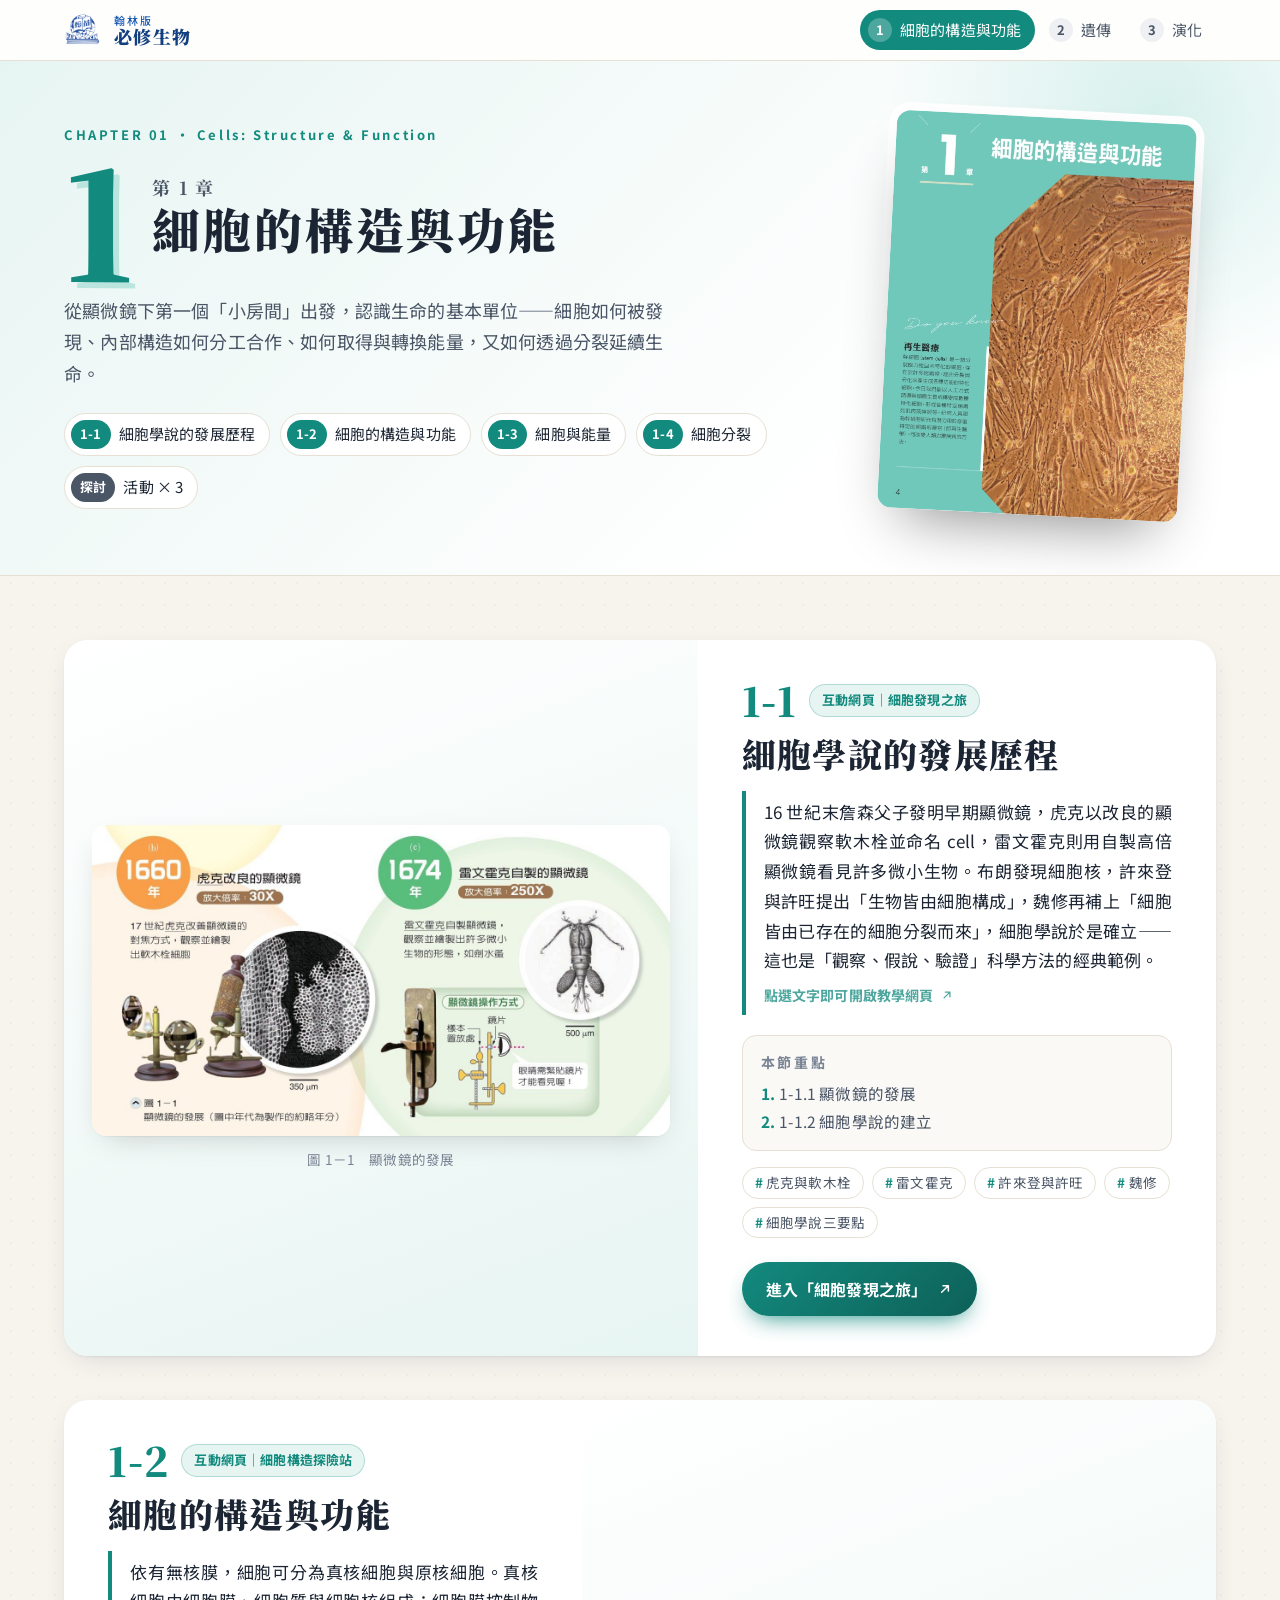
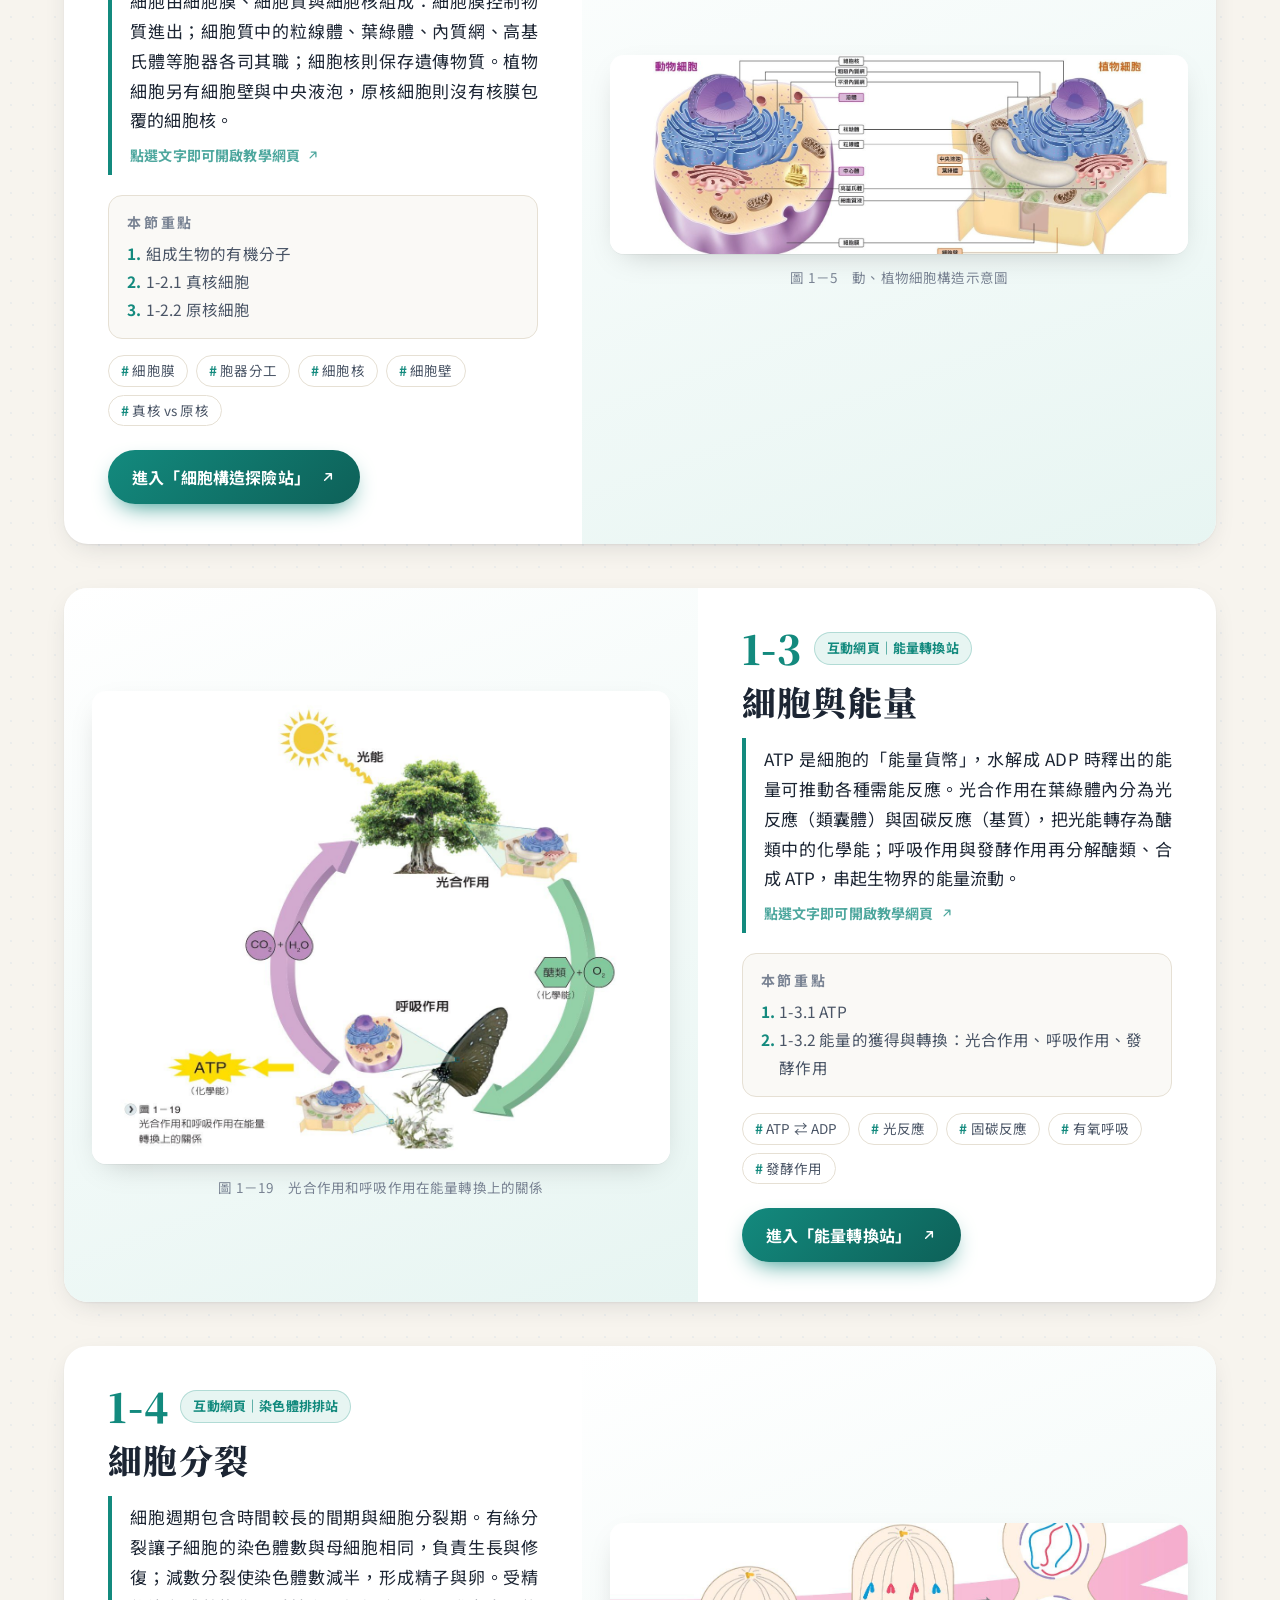
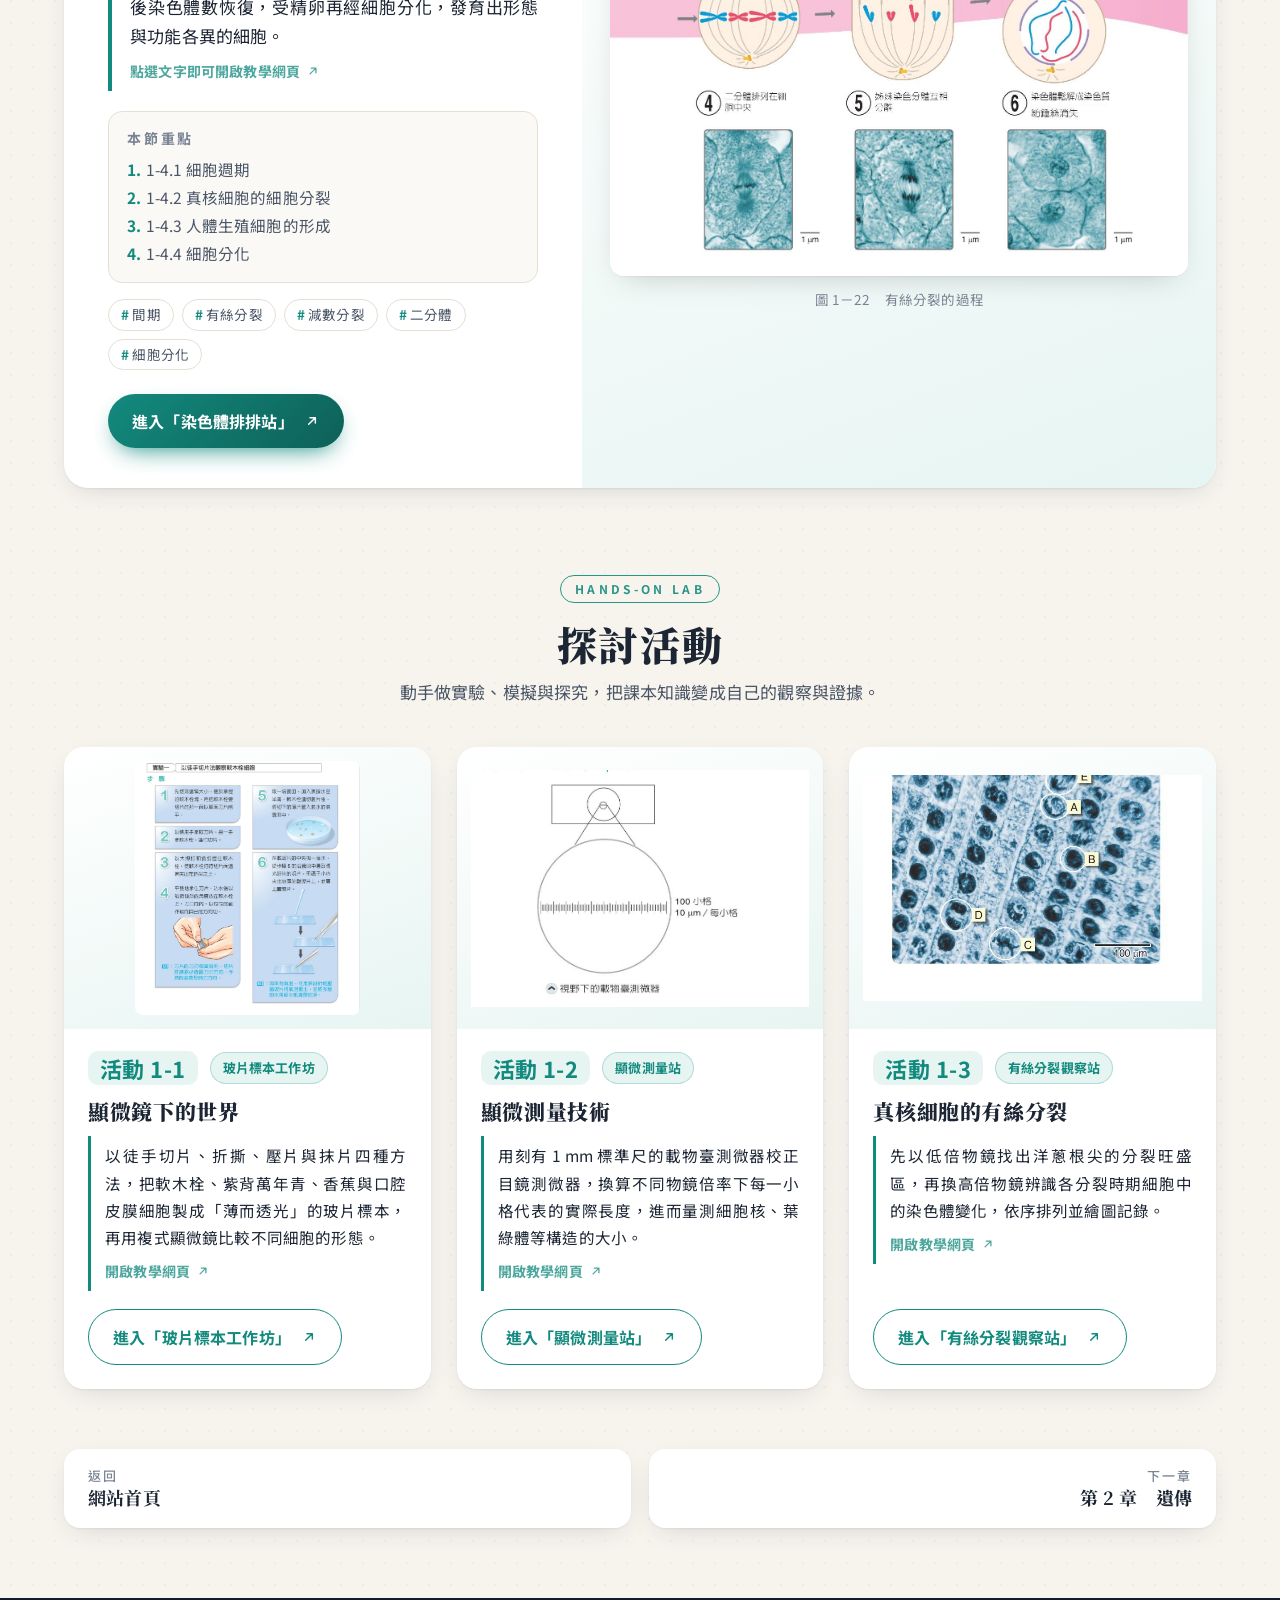
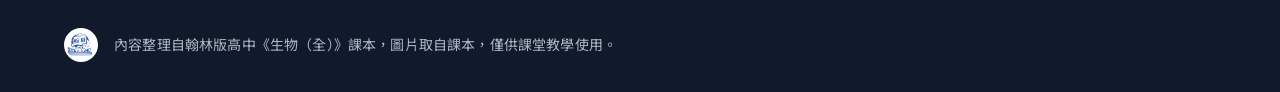
==== commit 9c2c8ef4: "style: 移除頁尾學校與 GitHub Pages 託管資訊" ====
--- a/chapter1.html
+++ b/chapter1.html
@@ -159,7 +159,7 @@
 <footer class="foot">
   <div class="foot-in">
     <img src="img/hanlin-logo.png" alt="" width="34" height="34">
-    <p>內容整理自翰林版高中《生物（全）》課本，圖片取自課本，僅供課堂教學使用。<br>各節互動教學網頁由臺北市立麗山高中生物科自編製作，發布於 GitHub Pages。</p>
+    <p>內容整理自翰林版高中《生物（全）》課本，圖片取自課本，僅供課堂教學使用。</p>
   </div>
 </footer>
 <div class="lightbox" id="lightbox" hidden>
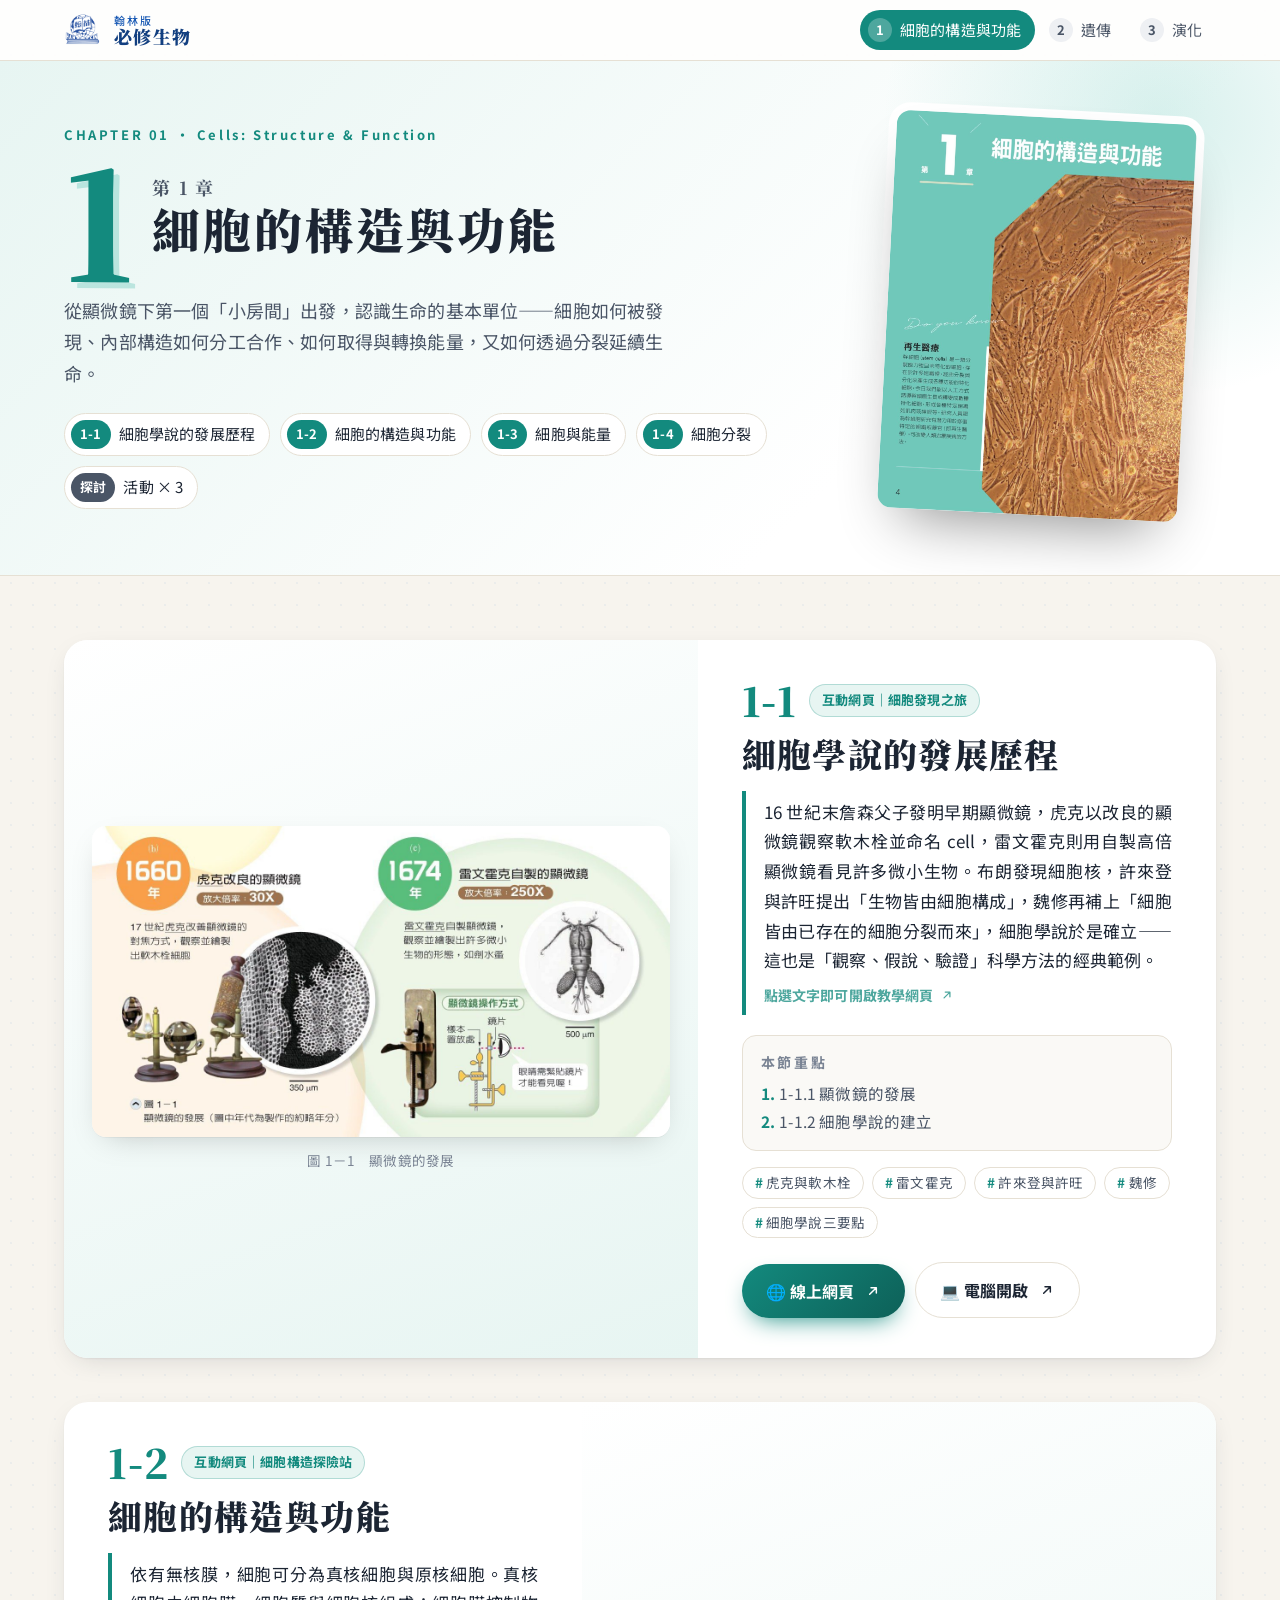
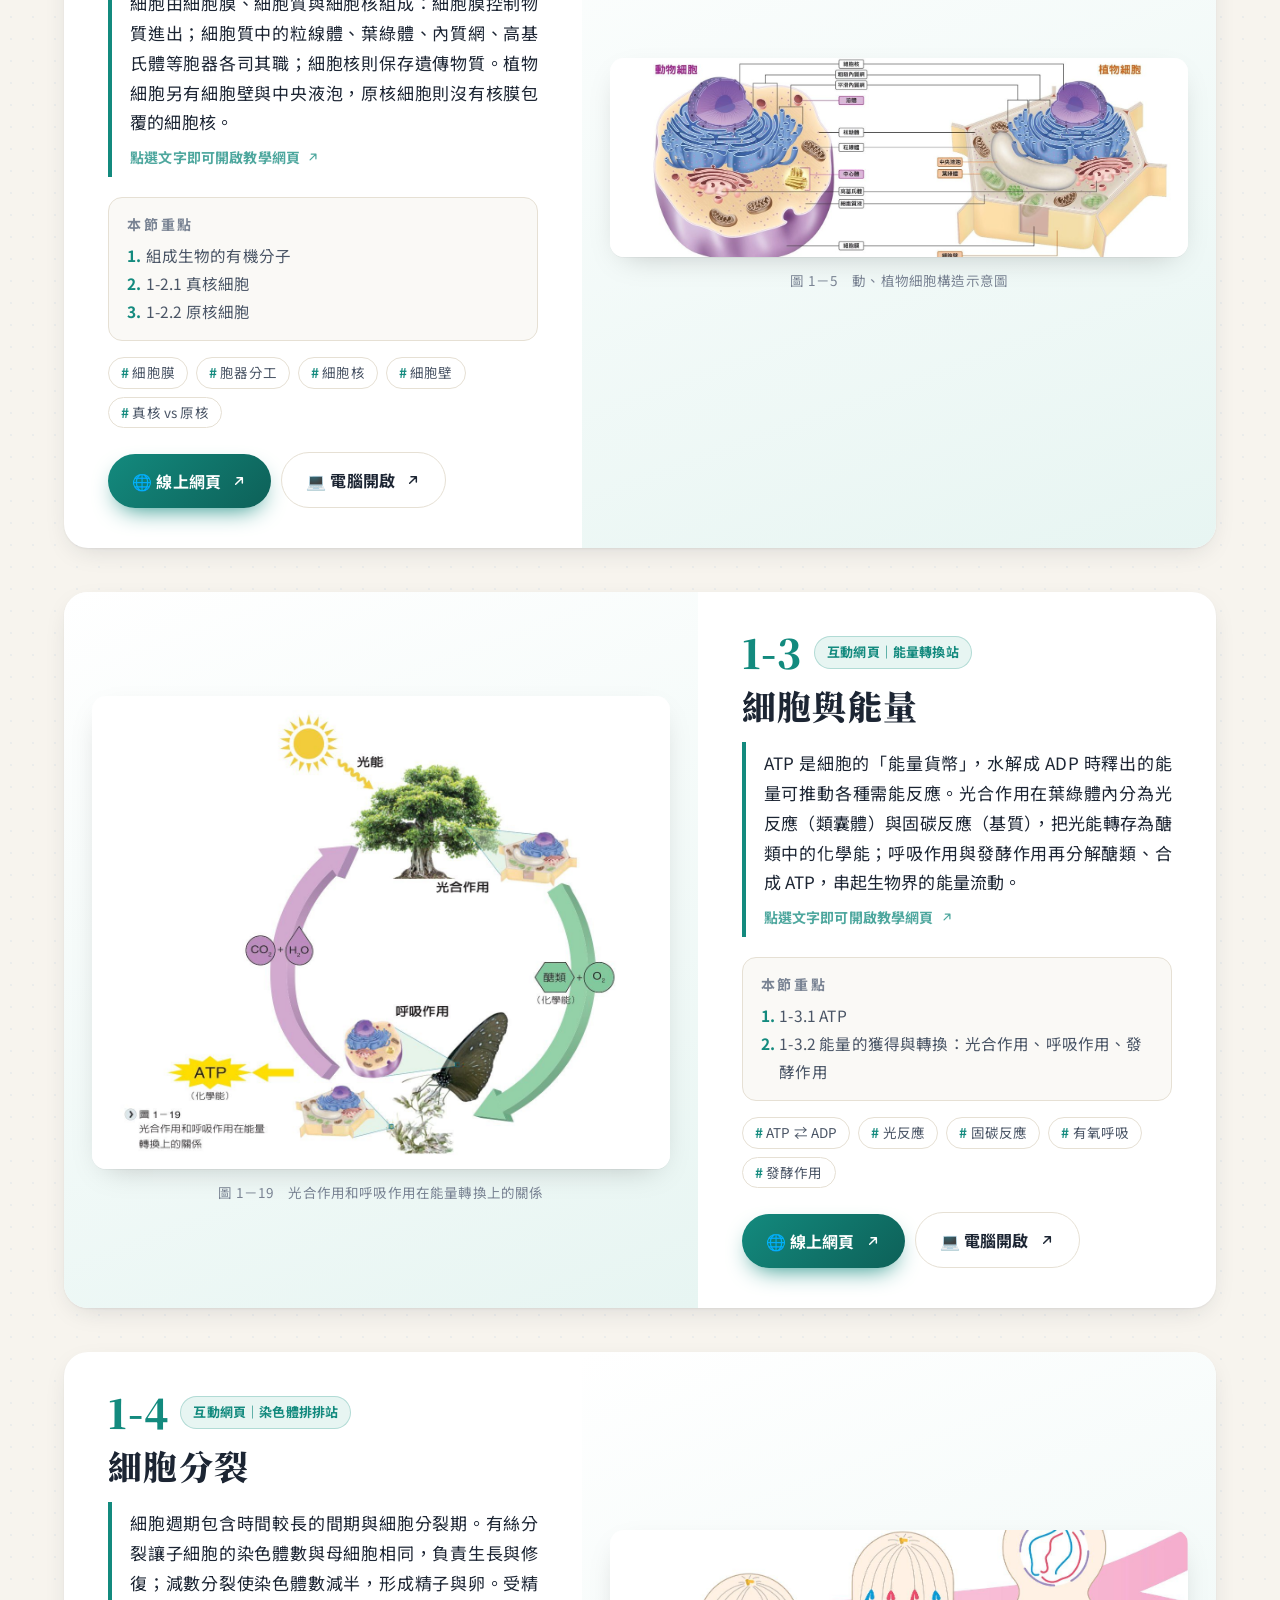
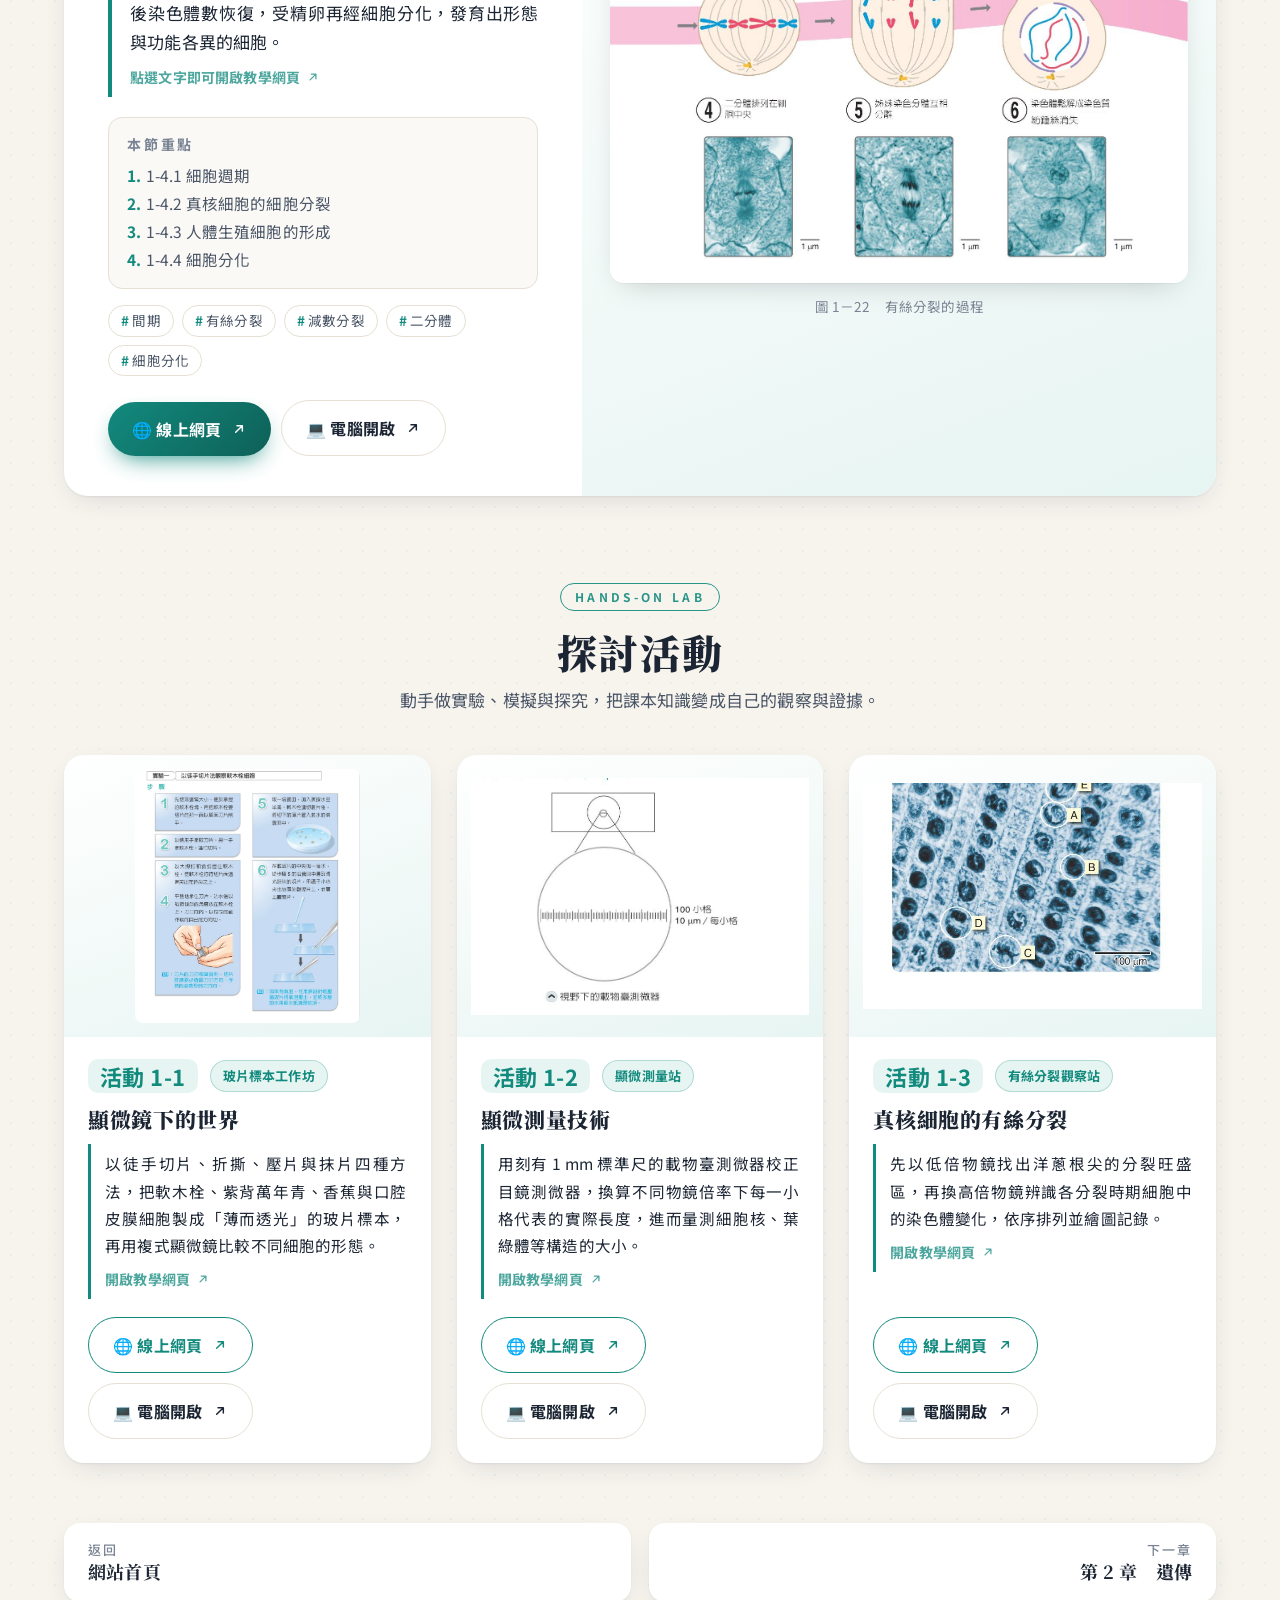
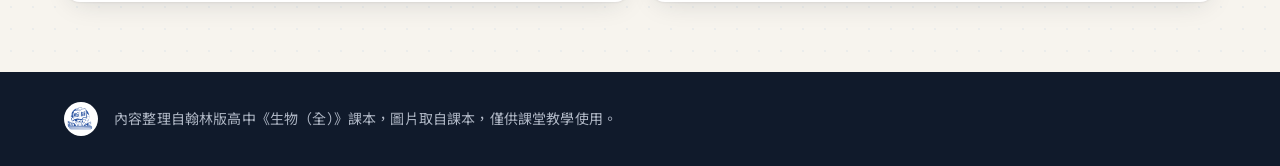
==== commit c6176cf4: "feat: 支援電腦本機與線上網頁雙軌連結，並新增發布總表" ====
--- a/chapter1.html
+++ b/chapter1.html
@@ -21,6 +21,7 @@
       <span class="brand-t"><small>翰林版</small>必修生物</span>
     </a>
     <nav class="nav"><a href="chapter1.html" class="nav-ch on" style="--a:#138a7e"><b>1</b><span>細胞的構造與功能</span></a><a href="chapter2.html" class="nav-ch" style="--a:#5b4fc4"><b>2</b><span>遺傳</span></a><a href="chapter3.html" class="nav-ch" style="--a:#c0701a"><b>3</b><span>演化</span></a></nav>
+    <span class="local-badge"><svg class="ic" width="16" height="16" viewBox="0 0 24 24" fill="none" stroke="currentColor" stroke-width="2"><rect x="2" y="3" width="20" height="14" rx="2"/><line x1="8" y1="21" x2="16" y2="21"/><line x1="12" y1="17" x2="12" y2="21"/></svg>電腦本機模式</span>
   </div>
 </header>
 
@@ -47,13 +48,13 @@
       <div class="unit-body">
         <div class="unit-top"><span class="code">1-1</span><span class="web-pill">互動網頁｜細胞發現之旅</span></div>
         <h2>細胞學說的發展歷程</h2>
-        <a class="intro" href="https://froglssh.github.io/cell-discovery-journey-v2-web/" target="_blank" rel="noopener" title="開啟「細胞發現之旅」教學網頁">
+        <a class="intro" href="https://froglssh.github.io/cell-discovery-journey-v2-web/" data-local="../1-1/教學網頁/細胞發現之旅_質感新版.html" target="_blank" rel="noopener" title="開啟「細胞發現之旅」教學網頁">
           <p>16 世紀末詹森父子發明早期顯微鏡，虎克以改良的顯微鏡觀察軟木栓並命名 cell，雷文霍克則用自製高倍顯微鏡看見許多微小生物。布朗發現細胞核，許來登與許旺提出「生物皆由細胞構成」，魏修再補上「細胞皆由已存在的細胞分裂而來」，細胞學說於是確立——這也是「觀察、假說、驗證」科學方法的經典範例。</p>
           <span class="intro-hint">點選文字即可開啟教學網頁 <svg class="ic" viewBox="0 0 24 24" aria-hidden="true"><path d="M7 17 17 7M9 7h8v8" fill="none" stroke="currentColor" stroke-width="2.2" stroke-linecap="round" stroke-linejoin="round"/></svg></span>
         </a>
         <div class="subs"><h3>本節重點</h3><ol><li>1-1.1 顯微鏡的發展</li><li>1-1.2 細胞學說的建立</li></ol></div>
         <div class="tags"><span>虎克與軟木栓</span><span>雷文霍克</span><span>許來登與許旺</span><span>魏修</span><span>細胞學說三要點</span></div>
-        <a class="btn" href="https://froglssh.github.io/cell-discovery-journey-v2-web/" target="_blank" rel="noopener">進入「細胞發現之旅」<svg class="ic" viewBox="0 0 24 24" aria-hidden="true"><path d="M7 17 17 7M9 7h8v8" fill="none" stroke="currentColor" stroke-width="2.2" stroke-linecap="round" stroke-linejoin="round"/></svg></a>
+        <div class="btn-group"><a class="btn" href="https://froglssh.github.io/cell-discovery-journey-v2-web/" target="_blank" rel="noopener">🌐 線上網頁<svg class="ic" viewBox="0 0 24 24" aria-hidden="true"><path d="M7 17 17 7M9 7h8v8" fill="none" stroke="currentColor" stroke-width="2.2" stroke-linecap="round" stroke-linejoin="round"/></svg></a><a class="btn btn-local" href="../1-1/教學網頁/細胞發現之旅_質感新版.html" target="_blank">💻 電腦開啟<svg class="ic" viewBox="0 0 24 24" aria-hidden="true"><path d="M7 17 17 7M9 7h8v8" fill="none" stroke="currentColor" stroke-width="2.2" stroke-linecap="round" stroke-linejoin="round"/></svg></a></div>
       </div>
     </article>
     <article class="unit reveal flip" id="u1-2">
@@ -67,13 +68,13 @@
       <div class="unit-body">
         <div class="unit-top"><span class="code">1-2</span><span class="web-pill">互動網頁｜細胞構造探險站</span></div>
         <h2>細胞的構造與功能</h2>
-        <a class="intro" href="https://froglssh.github.io/cell-structure-exploration-v2-web/" target="_blank" rel="noopener" title="開啟「細胞構造探險站」教學網頁">
+        <a class="intro" href="https://froglssh.github.io/cell-structure-exploration-v2-web/" data-local="../1-2/教學網頁/細胞構造探險站_質感新版.html" target="_blank" rel="noopener" title="開啟「細胞構造探險站」教學網頁">
           <p>依有無核膜，細胞可分為真核細胞與原核細胞。真核細胞由細胞膜、細胞質與細胞核組成：細胞膜控制物質進出；細胞質中的粒線體、葉綠體、內質網、高基氏體等胞器各司其職；細胞核則保存遺傳物質。植物細胞另有細胞壁與中央液泡，原核細胞則沒有核膜包覆的細胞核。</p>
           <span class="intro-hint">點選文字即可開啟教學網頁 <svg class="ic" viewBox="0 0 24 24" aria-hidden="true"><path d="M7 17 17 7M9 7h8v8" fill="none" stroke="currentColor" stroke-width="2.2" stroke-linecap="round" stroke-linejoin="round"/></svg></span>
         </a>
         <div class="subs"><h3>本節重點</h3><ol><li>組成生物的有機分子</li><li>1-2.1 真核細胞</li><li>1-2.2 原核細胞</li></ol></div>
         <div class="tags"><span>細胞膜</span><span>胞器分工</span><span>細胞核</span><span>細胞壁</span><span>真核 vs 原核</span></div>
-        <a class="btn" href="https://froglssh.github.io/cell-structure-exploration-v2-web/" target="_blank" rel="noopener">進入「細胞構造探險站」<svg class="ic" viewBox="0 0 24 24" aria-hidden="true"><path d="M7 17 17 7M9 7h8v8" fill="none" stroke="currentColor" stroke-width="2.2" stroke-linecap="round" stroke-linejoin="round"/></svg></a>
+        <div class="btn-group"><a class="btn" href="https://froglssh.github.io/cell-structure-exploration-v2-web/" target="_blank" rel="noopener">🌐 線上網頁<svg class="ic" viewBox="0 0 24 24" aria-hidden="true"><path d="M7 17 17 7M9 7h8v8" fill="none" stroke="currentColor" stroke-width="2.2" stroke-linecap="round" stroke-linejoin="round"/></svg></a><a class="btn btn-local" href="../1-2/教學網頁/細胞構造探險站_質感新版.html" target="_blank">💻 電腦開啟<svg class="ic" viewBox="0 0 24 24" aria-hidden="true"><path d="M7 17 17 7M9 7h8v8" fill="none" stroke="currentColor" stroke-width="2.2" stroke-linecap="round" stroke-linejoin="round"/></svg></a></div>
       </div>
     </article>
     <article class="unit reveal" id="u1-3">
@@ -87,13 +88,13 @@
       <div class="unit-body">
         <div class="unit-top"><span class="code">1-3</span><span class="web-pill">互動網頁｜能量轉換站</span></div>
         <h2>細胞與能量</h2>
-        <a class="intro" href="https://froglssh.github.io/energy-conversion-station-v2-web/" target="_blank" rel="noopener" title="開啟「能量轉換站」教學網頁">
+        <a class="intro" href="https://froglssh.github.io/energy-conversion-station-v2-web/" data-local="../1-3/教學網頁/能量轉換站_質感新版.html" target="_blank" rel="noopener" title="開啟「能量轉換站」教學網頁">
           <p>ATP 是細胞的「能量貨幣」，水解成 ADP 時釋出的能量可推動各種需能反應。光合作用在葉綠體內分為光反應（類囊體）與固碳反應（基質），把光能轉存為醣類中的化學能；呼吸作用與發酵作用再分解醣類、合成 ATP，串起生物界的能量流動。</p>
           <span class="intro-hint">點選文字即可開啟教學網頁 <svg class="ic" viewBox="0 0 24 24" aria-hidden="true"><path d="M7 17 17 7M9 7h8v8" fill="none" stroke="currentColor" stroke-width="2.2" stroke-linecap="round" stroke-linejoin="round"/></svg></span>
         </a>
         <div class="subs"><h3>本節重點</h3><ol><li>1-3.1 ATP</li><li>1-3.2 能量的獲得與轉換：光合作用、呼吸作用、發酵作用</li></ol></div>
         <div class="tags"><span>ATP ⇄ ADP</span><span>光反應</span><span>固碳反應</span><span>有氧呼吸</span><span>發酵作用</span></div>
-        <a class="btn" href="https://froglssh.github.io/energy-conversion-station-v2-web/" target="_blank" rel="noopener">進入「能量轉換站」<svg class="ic" viewBox="0 0 24 24" aria-hidden="true"><path d="M7 17 17 7M9 7h8v8" fill="none" stroke="currentColor" stroke-width="2.2" stroke-linecap="round" stroke-linejoin="round"/></svg></a>
+        <div class="btn-group"><a class="btn" href="https://froglssh.github.io/energy-conversion-station-v2-web/" target="_blank" rel="noopener">🌐 線上網頁<svg class="ic" viewBox="0 0 24 24" aria-hidden="true"><path d="M7 17 17 7M9 7h8v8" fill="none" stroke="currentColor" stroke-width="2.2" stroke-linecap="round" stroke-linejoin="round"/></svg></a><a class="btn btn-local" href="../1-3/教學網頁/能量轉換站_質感新版.html" target="_blank">💻 電腦開啟<svg class="ic" viewBox="0 0 24 24" aria-hidden="true"><path d="M7 17 17 7M9 7h8v8" fill="none" stroke="currentColor" stroke-width="2.2" stroke-linecap="round" stroke-linejoin="round"/></svg></a></div>
       </div>
     </article>
     <article class="unit reveal flip" id="u1-4">
@@ -107,13 +108,13 @@
       <div class="unit-body">
         <div class="unit-top"><span class="code">1-4</span><span class="web-pill">互動網頁｜染色體排排站</span></div>
         <h2>細胞分裂</h2>
-        <a class="intro" href="https://froglssh.github.io/chromosome-sorting-v2-web/" target="_blank" rel="noopener" title="開啟「染色體排排站」教學網頁">
+        <a class="intro" href="https://froglssh.github.io/chromosome-sorting-v2-web/" data-local="../1-4/教學網頁/染色體排排站_質感新版.html" target="_blank" rel="noopener" title="開啟「染色體排排站」教學網頁">
           <p>細胞週期包含時間較長的間期與細胞分裂期。有絲分裂讓子細胞的染色體數與母細胞相同，負責生長與修復；減數分裂使染色體數減半，形成精子與卵。受精後染色體數恢復，受精卵再經細胞分化，發育出形態與功能各異的細胞。</p>
           <span class="intro-hint">點選文字即可開啟教學網頁 <svg class="ic" viewBox="0 0 24 24" aria-hidden="true"><path d="M7 17 17 7M9 7h8v8" fill="none" stroke="currentColor" stroke-width="2.2" stroke-linecap="round" stroke-linejoin="round"/></svg></span>
         </a>
         <div class="subs"><h3>本節重點</h3><ol><li>1-4.1 細胞週期</li><li>1-4.2 真核細胞的細胞分裂</li><li>1-4.3 人體生殖細胞的形成</li><li>1-4.4 細胞分化</li></ol></div>
         <div class="tags"><span>間期</span><span>有絲分裂</span><span>減數分裂</span><span>二分體</span><span>細胞分化</span></div>
-        <a class="btn" href="https://froglssh.github.io/chromosome-sorting-v2-web/" target="_blank" rel="noopener">進入「染色體排排站」<svg class="ic" viewBox="0 0 24 24" aria-hidden="true"><path d="M7 17 17 7M9 7h8v8" fill="none" stroke="currentColor" stroke-width="2.2" stroke-linecap="round" stroke-linejoin="round"/></svg></a>
+        <div class="btn-group"><a class="btn" href="https://froglssh.github.io/chromosome-sorting-v2-web/" target="_blank" rel="noopener">🌐 線上網頁<svg class="ic" viewBox="0 0 24 24" aria-hidden="true"><path d="M7 17 17 7M9 7h8v8" fill="none" stroke="currentColor" stroke-width="2.2" stroke-linecap="round" stroke-linejoin="round"/></svg></a><a class="btn btn-local" href="../1-4/教學網頁/染色體排排站_質感新版.html" target="_blank">💻 電腦開啟<svg class="ic" viewBox="0 0 24 24" aria-hidden="true"><path d="M7 17 17 7M9 7h8v8" fill="none" stroke="currentColor" stroke-width="2.2" stroke-linecap="round" stroke-linejoin="round"/></svg></a></div>
       </div>
     </article>
   <section class="labs" id="labs">
@@ -126,8 +127,8 @@
         <div class="lab-body">
           <div class="unit-top"><span class="code sm">活動 1-1</span><span class="web-pill">玻片標本工作坊</span></div>
           <h3>顯微鏡下的世界</h3>
-          <a class="intro" href="https://froglssh.github.io/slide-preparation-workshop-v2-web/" target="_blank" rel="noopener"><p>以徒手切片、折撕、壓片與抹片四種方法，把軟木栓、紫背萬年青、香蕉與口腔皮膜細胞製成「薄而透光」的玻片標本，再用複式顯微鏡比較不同細胞的形態。</p><span class="intro-hint">開啟教學網頁 <svg class="ic" viewBox="0 0 24 24" aria-hidden="true"><path d="M7 17 17 7M9 7h8v8" fill="none" stroke="currentColor" stroke-width="2.2" stroke-linecap="round" stroke-linejoin="round"/></svg></span></a>
-          <a class="btn ghost" href="https://froglssh.github.io/slide-preparation-workshop-v2-web/" target="_blank" rel="noopener">進入「玻片標本工作坊」<svg class="ic" viewBox="0 0 24 24" aria-hidden="true"><path d="M7 17 17 7M9 7h8v8" fill="none" stroke="currentColor" stroke-width="2.2" stroke-linecap="round" stroke-linejoin="round"/></svg></a>
+          <a class="intro" href="https://froglssh.github.io/slide-preparation-workshop-v2-web/" data-local="../活動1-1/教學網頁/玻片標本工作坊_質感新版.html" target="_blank" rel="noopener"><p>以徒手切片、折撕、壓片與抹片四種方法，把軟木栓、紫背萬年青、香蕉與口腔皮膜細胞製成「薄而透光」的玻片標本，再用複式顯微鏡比較不同細胞的形態。</p><span class="intro-hint">開啟教學網頁 <svg class="ic" viewBox="0 0 24 24" aria-hidden="true"><path d="M7 17 17 7M9 7h8v8" fill="none" stroke="currentColor" stroke-width="2.2" stroke-linecap="round" stroke-linejoin="round"/></svg></span></a>
+          <div class="btn-group"><a class="btn ghost" href="https://froglssh.github.io/slide-preparation-workshop-v2-web/" target="_blank" rel="noopener">🌐 線上網頁<svg class="ic" viewBox="0 0 24 24" aria-hidden="true"><path d="M7 17 17 7M9 7h8v8" fill="none" stroke="currentColor" stroke-width="2.2" stroke-linecap="round" stroke-linejoin="round"/></svg></a><a class="btn btn-local" href="../活動1-1/教學網頁/玻片標本工作坊_質感新版.html" target="_blank">💻 電腦開啟<svg class="ic" viewBox="0 0 24 24" aria-hidden="true"><path d="M7 17 17 7M9 7h8v8" fill="none" stroke="currentColor" stroke-width="2.2" stroke-linecap="round" stroke-linejoin="round"/></svg></a></div>
         </div>
       </article>
       <article class="lab reveal" id="u活動1-2">
@@ -137,8 +138,8 @@
         <div class="lab-body">
           <div class="unit-top"><span class="code sm">活動 1-2</span><span class="web-pill">顯微測量站</span></div>
           <h3>顯微測量技術</h3>
-          <a class="intro" href="https://froglssh.github.io/micrometry-station-v2-web/" target="_blank" rel="noopener"><p>用刻有 1 mm 標準尺的載物臺測微器校正目鏡測微器，換算不同物鏡倍率下每一小格代表的實際長度，進而量測細胞核、葉綠體等構造的大小。</p><span class="intro-hint">開啟教學網頁 <svg class="ic" viewBox="0 0 24 24" aria-hidden="true"><path d="M7 17 17 7M9 7h8v8" fill="none" stroke="currentColor" stroke-width="2.2" stroke-linecap="round" stroke-linejoin="round"/></svg></span></a>
-          <a class="btn ghost" href="https://froglssh.github.io/micrometry-station-v2-web/" target="_blank" rel="noopener">進入「顯微測量站」<svg class="ic" viewBox="0 0 24 24" aria-hidden="true"><path d="M7 17 17 7M9 7h8v8" fill="none" stroke="currentColor" stroke-width="2.2" stroke-linecap="round" stroke-linejoin="round"/></svg></a>
+          <a class="intro" href="https://froglssh.github.io/micrometry-station-v2-web/" data-local="../活動1-2/教學網頁/顯微測量站_質感新版.html" target="_blank" rel="noopener"><p>用刻有 1 mm 標準尺的載物臺測微器校正目鏡測微器，換算不同物鏡倍率下每一小格代表的實際長度，進而量測細胞核、葉綠體等構造的大小。</p><span class="intro-hint">開啟教學網頁 <svg class="ic" viewBox="0 0 24 24" aria-hidden="true"><path d="M7 17 17 7M9 7h8v8" fill="none" stroke="currentColor" stroke-width="2.2" stroke-linecap="round" stroke-linejoin="round"/></svg></span></a>
+          <div class="btn-group"><a class="btn ghost" href="https://froglssh.github.io/micrometry-station-v2-web/" target="_blank" rel="noopener">🌐 線上網頁<svg class="ic" viewBox="0 0 24 24" aria-hidden="true"><path d="M7 17 17 7M9 7h8v8" fill="none" stroke="currentColor" stroke-width="2.2" stroke-linecap="round" stroke-linejoin="round"/></svg></a><a class="btn btn-local" href="../活動1-2/教學網頁/顯微測量站_質感新版.html" target="_blank">💻 電腦開啟<svg class="ic" viewBox="0 0 24 24" aria-hidden="true"><path d="M7 17 17 7M9 7h8v8" fill="none" stroke="currentColor" stroke-width="2.2" stroke-linecap="round" stroke-linejoin="round"/></svg></a></div>
         </div>
       </article>
       <article class="lab reveal" id="u活動1-3">
@@ -148,8 +149,8 @@
         <div class="lab-body">
           <div class="unit-top"><span class="code sm">活動 1-3</span><span class="web-pill">有絲分裂觀察站</span></div>
           <h3>真核細胞的有絲分裂</h3>
-          <a class="intro" href="https://froglssh.github.io/mitosis-observation-station-v2-web/" target="_blank" rel="noopener"><p>先以低倍物鏡找出洋蔥根尖的分裂旺盛區，再換高倍物鏡辨識各分裂時期細胞中的染色體變化，依序排列並繪圖記錄。</p><span class="intro-hint">開啟教學網頁 <svg class="ic" viewBox="0 0 24 24" aria-hidden="true"><path d="M7 17 17 7M9 7h8v8" fill="none" stroke="currentColor" stroke-width="2.2" stroke-linecap="round" stroke-linejoin="round"/></svg></span></a>
-          <a class="btn ghost" href="https://froglssh.github.io/mitosis-observation-station-v2-web/" target="_blank" rel="noopener">進入「有絲分裂觀察站」<svg class="ic" viewBox="0 0 24 24" aria-hidden="true"><path d="M7 17 17 7M9 7h8v8" fill="none" stroke="currentColor" stroke-width="2.2" stroke-linecap="round" stroke-linejoin="round"/></svg></a>
+          <a class="intro" href="https://froglssh.github.io/mitosis-observation-station-v2-web/" data-local="../活動1-3/教學網頁/有絲分裂觀察站_質感新版.html" target="_blank" rel="noopener"><p>先以低倍物鏡找出洋蔥根尖的分裂旺盛區，再換高倍物鏡辨識各分裂時期細胞中的染色體變化，依序排列並繪圖記錄。</p><span class="intro-hint">開啟教學網頁 <svg class="ic" viewBox="0 0 24 24" aria-hidden="true"><path d="M7 17 17 7M9 7h8v8" fill="none" stroke="currentColor" stroke-width="2.2" stroke-linecap="round" stroke-linejoin="round"/></svg></span></a>
+          <div class="btn-group"><a class="btn ghost" href="https://froglssh.github.io/mitosis-observation-station-v2-web/" target="_blank" rel="noopener">🌐 線上網頁<svg class="ic" viewBox="0 0 24 24" aria-hidden="true"><path d="M7 17 17 7M9 7h8v8" fill="none" stroke="currentColor" stroke-width="2.2" stroke-linecap="round" stroke-linejoin="round"/></svg></a><a class="btn btn-local" href="../活動1-3/教學網頁/有絲分裂觀察站_質感新版.html" target="_blank">💻 電腦開啟<svg class="ic" viewBox="0 0 24 24" aria-hidden="true"><path d="M7 17 17 7M9 7h8v8" fill="none" stroke="currentColor" stroke-width="2.2" stroke-linecap="round" stroke-linejoin="round"/></svg></a></div>
         </div>
       </article>
     </div>
--- a/style.css
+++ b/style.css
@@ -238,3 +238,13 @@
 }
 .lab-grid.two{grid-template-columns:repeat(2,minmax(0,440px));justify-content:center}
 @media (max-width:760px){.lab-grid.two{grid-template-columns:1fr}}
+
+/* 電腦與線上雙連結按鈕群組 */
+.btn-group{display:inline-flex;flex-wrap:wrap;gap:10px;margin-top:auto;align-self:flex-start}
+.btn.btn-local{background:#fff;color:var(--ink);border:1.5px solid var(--line);box-shadow:none}
+.btn.btn-local:hover{border-color:var(--a);color:var(--a);background:color-mix(in srgb,var(--a) 10%,#fff);transform:translateY(-2px);box-shadow:0 10px 20px -10px var(--a)}
+.local-badge{display:none;align-items:center;gap:6px;font-size:13px;padding:4px 12px;border-radius:99px;background:#e6f4ea;color:#137333;font-weight:700;margin-left:auto}
+.local-mode .local-badge{display:inline-flex}
+@media (max-width:760px){
+  .btn-group{align-self:stretch;flex-direction:column}
+}
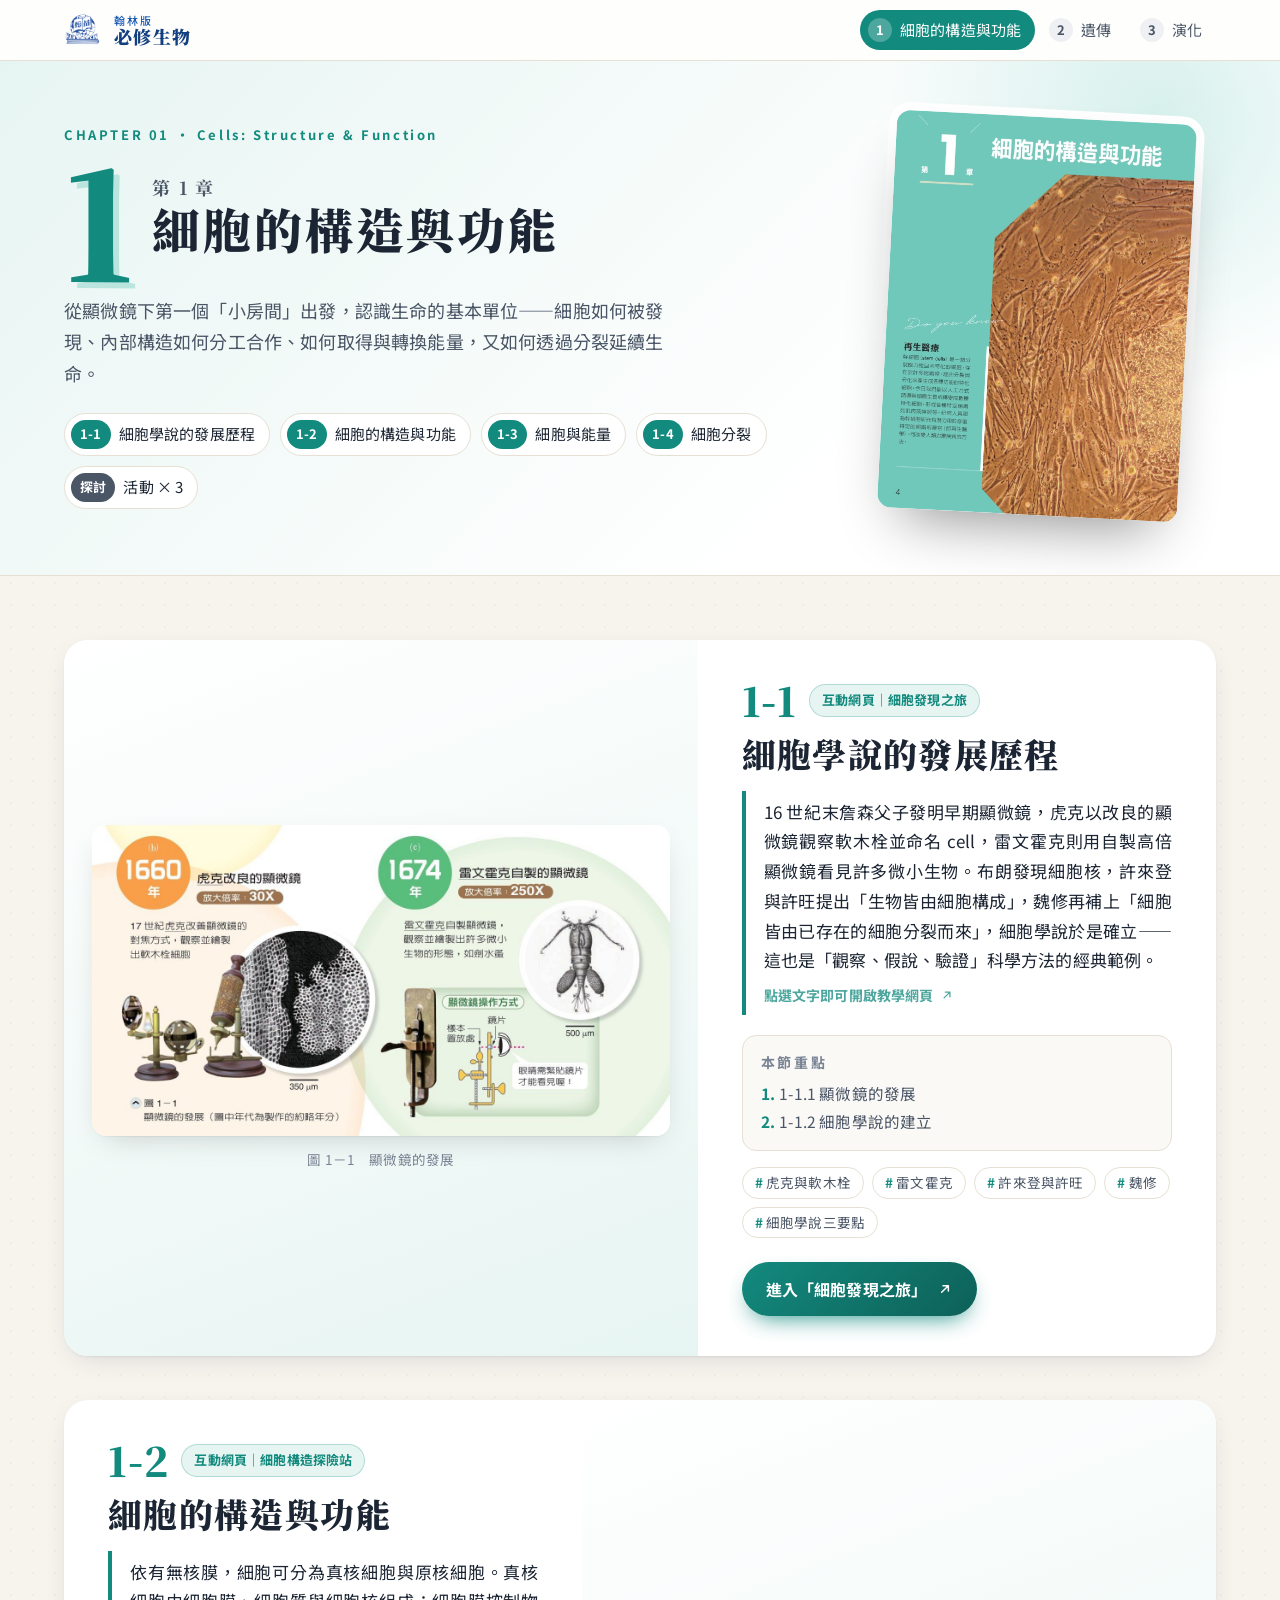
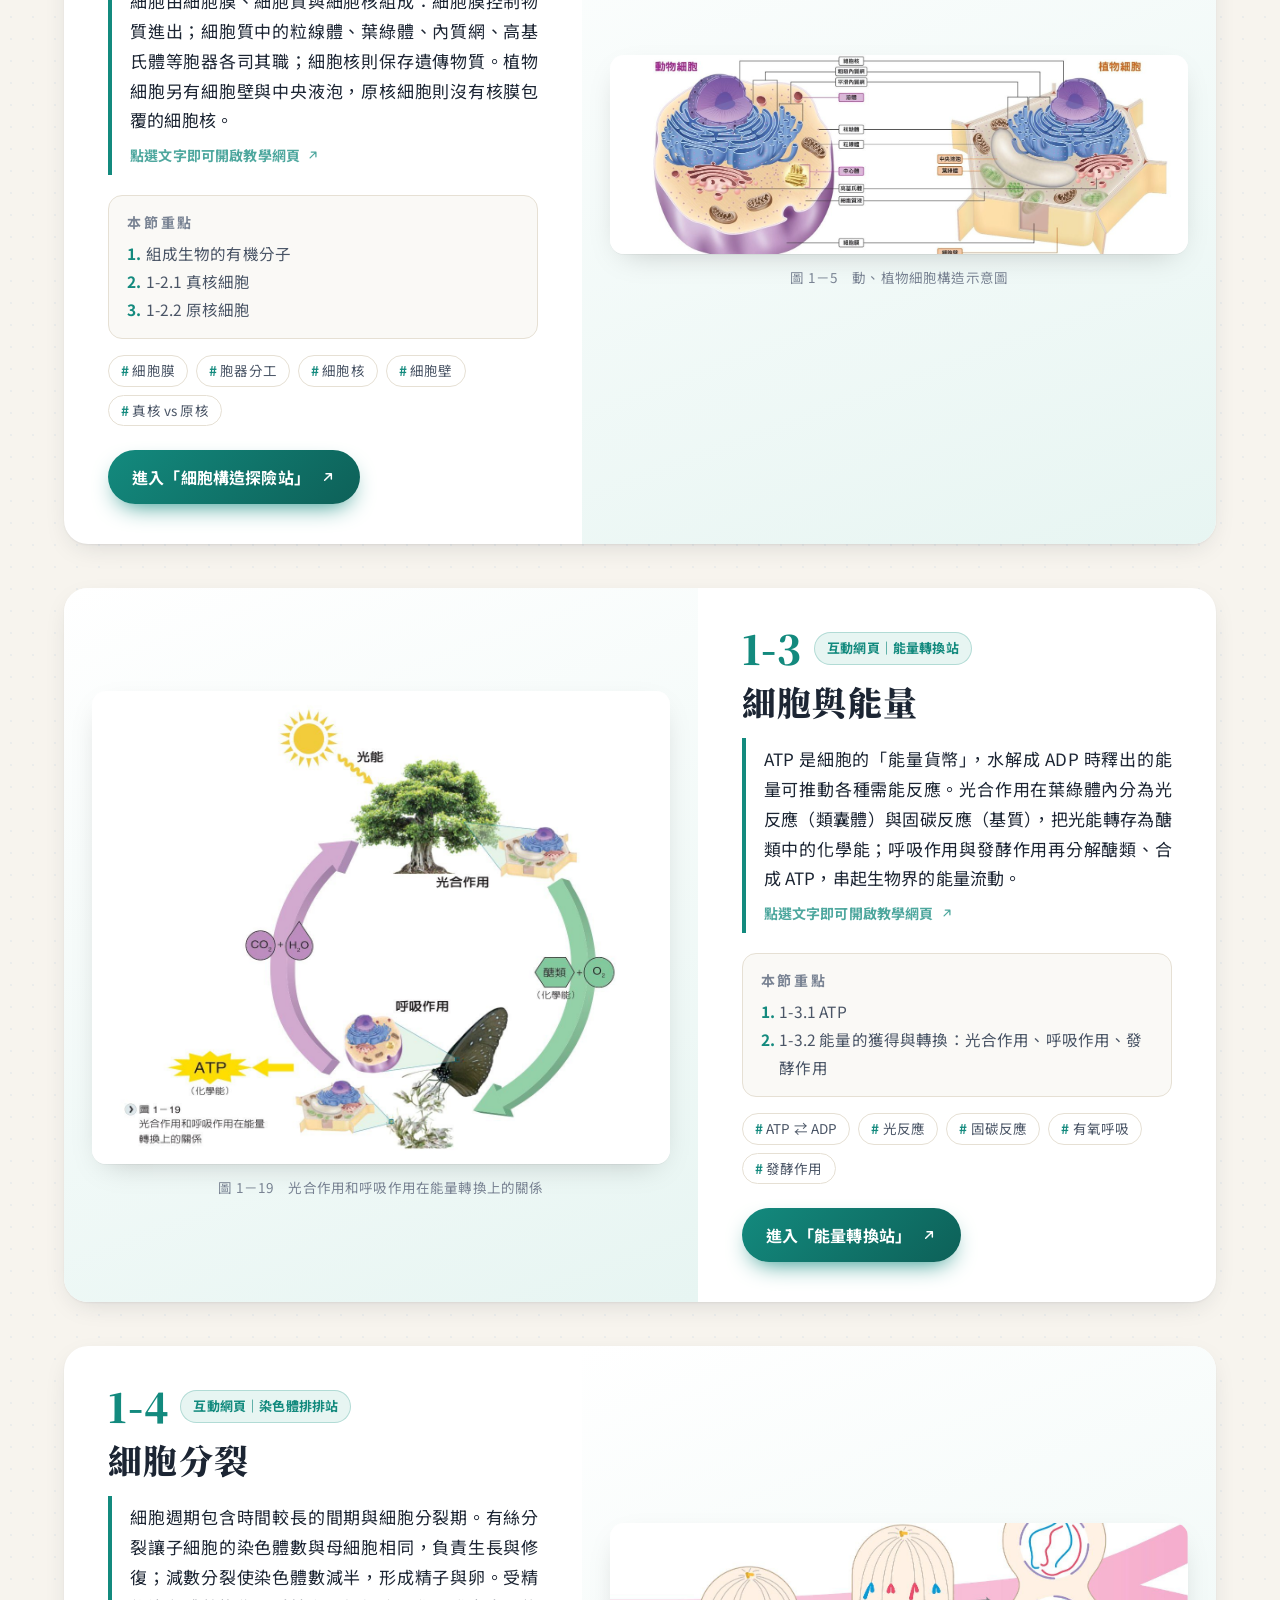
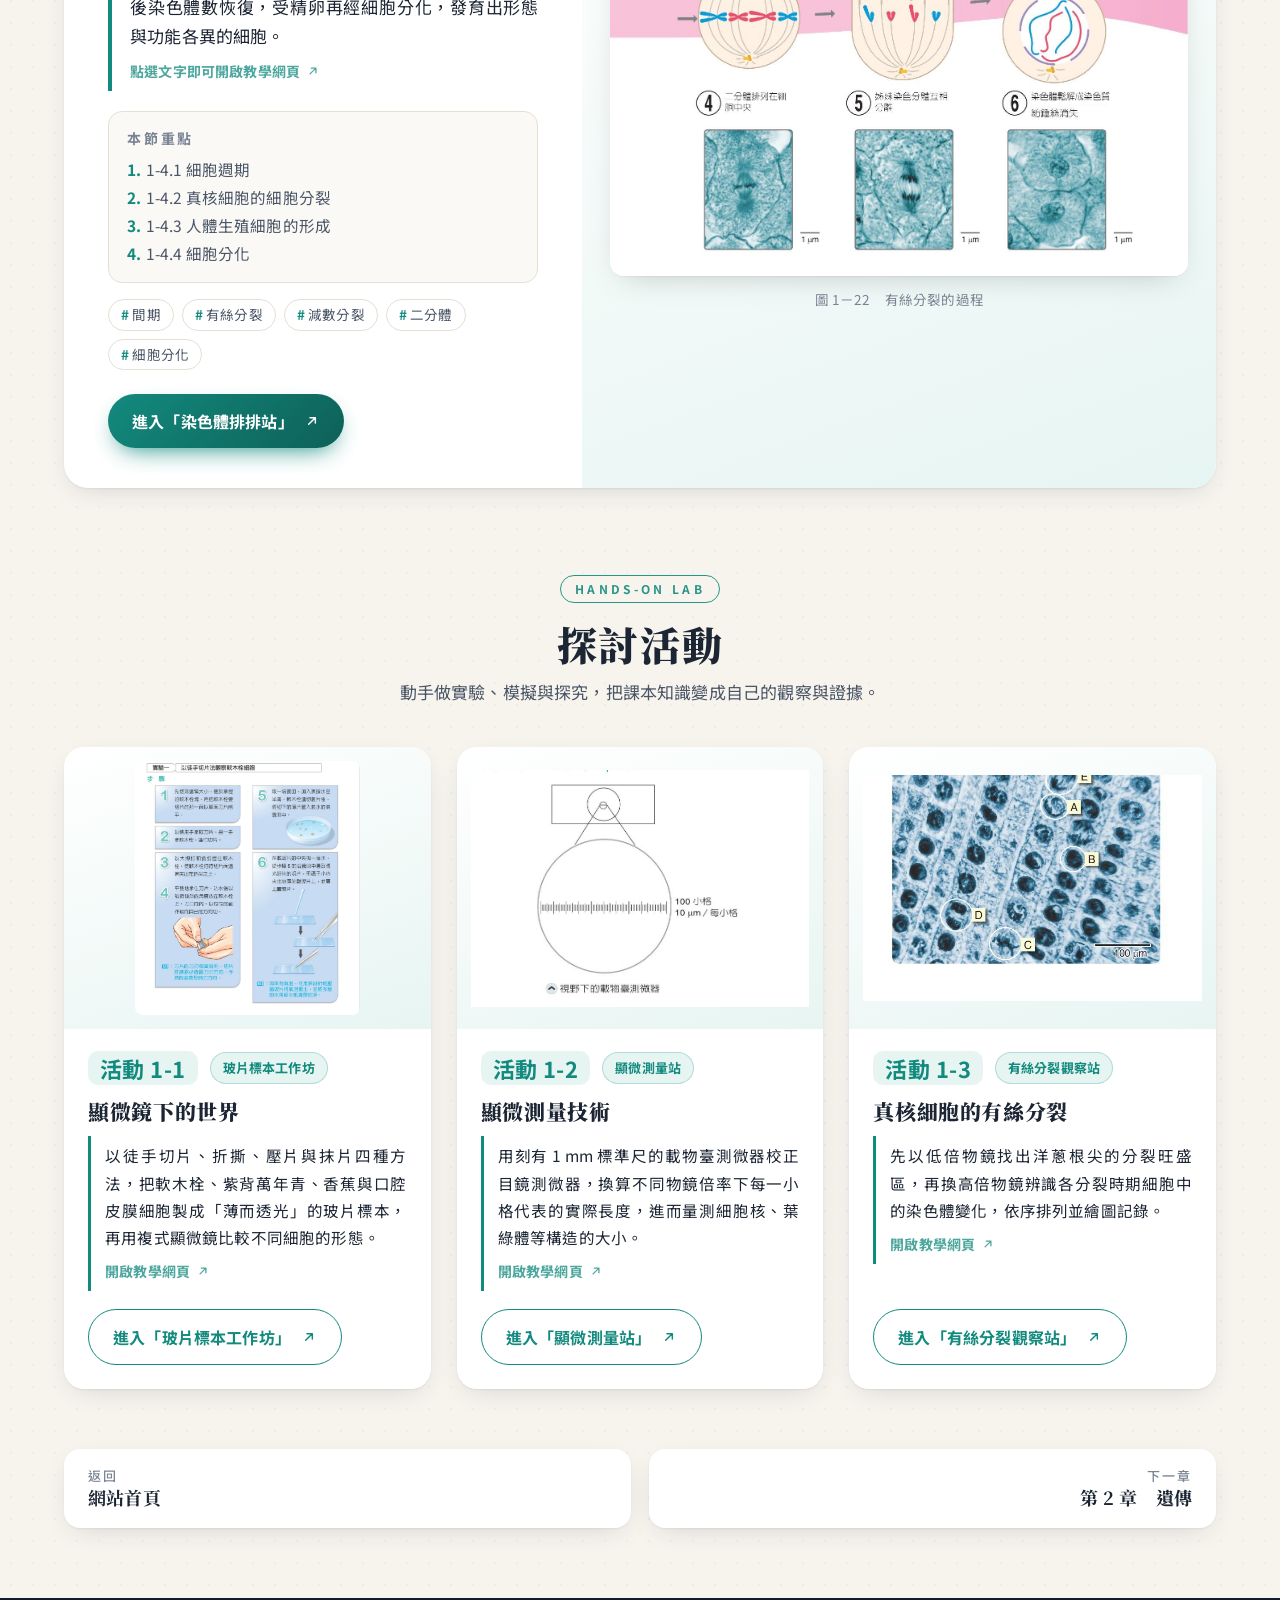
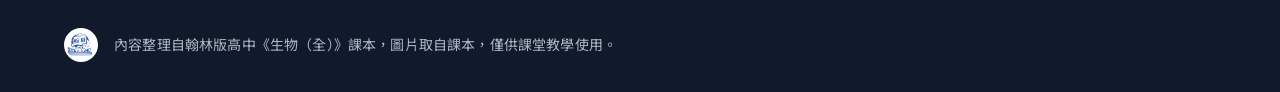
==== commit 253b48c7: "refactor: 移除電腦開啟按鈕與本機路徑設計，維持標準線上連結" ====
--- a/chapter1.html
+++ b/chapter1.html
@@ -21,7 +21,6 @@
       <span class="brand-t"><small>翰林版</small>必修生物</span>
     </a>
     <nav class="nav"><a href="chapter1.html" class="nav-ch on" style="--a:#138a7e"><b>1</b><span>細胞的構造與功能</span></a><a href="chapter2.html" class="nav-ch" style="--a:#5b4fc4"><b>2</b><span>遺傳</span></a><a href="chapter3.html" class="nav-ch" style="--a:#c0701a"><b>3</b><span>演化</span></a></nav>
-    <span class="local-badge"><svg class="ic" width="16" height="16" viewBox="0 0 24 24" fill="none" stroke="currentColor" stroke-width="2"><rect x="2" y="3" width="20" height="14" rx="2"/><line x1="8" y1="21" x2="16" y2="21"/><line x1="12" y1="17" x2="12" y2="21"/></svg>電腦本機模式</span>
   </div>
 </header>
 
@@ -48,13 +47,13 @@
       <div class="unit-body">
         <div class="unit-top"><span class="code">1-1</span><span class="web-pill">互動網頁｜細胞發現之旅</span></div>
         <h2>細胞學說的發展歷程</h2>
-        <a class="intro" href="https://froglssh.github.io/cell-discovery-journey-v2-web/" data-local="../1-1/教學網頁/細胞發現之旅_質感新版.html" target="_blank" rel="noopener" title="開啟「細胞發現之旅」教學網頁">
+        <a class="intro" href="https://froglssh.github.io/cell-discovery-journey-v2-web/" target="_blank" rel="noopener" title="開啟「細胞發現之旅」教學網頁">
           <p>16 世紀末詹森父子發明早期顯微鏡，虎克以改良的顯微鏡觀察軟木栓並命名 cell，雷文霍克則用自製高倍顯微鏡看見許多微小生物。布朗發現細胞核，許來登與許旺提出「生物皆由細胞構成」，魏修再補上「細胞皆由已存在的細胞分裂而來」，細胞學說於是確立——這也是「觀察、假說、驗證」科學方法的經典範例。</p>
           <span class="intro-hint">點選文字即可開啟教學網頁 <svg class="ic" viewBox="0 0 24 24" aria-hidden="true"><path d="M7 17 17 7M9 7h8v8" fill="none" stroke="currentColor" stroke-width="2.2" stroke-linecap="round" stroke-linejoin="round"/></svg></span>
         </a>
         <div class="subs"><h3>本節重點</h3><ol><li>1-1.1 顯微鏡的發展</li><li>1-1.2 細胞學說的建立</li></ol></div>
         <div class="tags"><span>虎克與軟木栓</span><span>雷文霍克</span><span>許來登與許旺</span><span>魏修</span><span>細胞學說三要點</span></div>
-        <div class="btn-group"><a class="btn" href="https://froglssh.github.io/cell-discovery-journey-v2-web/" target="_blank" rel="noopener">🌐 線上網頁<svg class="ic" viewBox="0 0 24 24" aria-hidden="true"><path d="M7 17 17 7M9 7h8v8" fill="none" stroke="currentColor" stroke-width="2.2" stroke-linecap="round" stroke-linejoin="round"/></svg></a><a class="btn btn-local" href="../1-1/教學網頁/細胞發現之旅_質感新版.html" target="_blank">💻 電腦開啟<svg class="ic" viewBox="0 0 24 24" aria-hidden="true"><path d="M7 17 17 7M9 7h8v8" fill="none" stroke="currentColor" stroke-width="2.2" stroke-linecap="round" stroke-linejoin="round"/></svg></a></div>
+        <a class="btn" href="https://froglssh.github.io/cell-discovery-journey-v2-web/" target="_blank" rel="noopener">進入「細胞發現之旅」<svg class="ic" viewBox="0 0 24 24" aria-hidden="true"><path d="M7 17 17 7M9 7h8v8" fill="none" stroke="currentColor" stroke-width="2.2" stroke-linecap="round" stroke-linejoin="round"/></svg></a>
       </div>
     </article>
     <article class="unit reveal flip" id="u1-2">
@@ -68,13 +67,13 @@
       <div class="unit-body">
         <div class="unit-top"><span class="code">1-2</span><span class="web-pill">互動網頁｜細胞構造探險站</span></div>
         <h2>細胞的構造與功能</h2>
-        <a class="intro" href="https://froglssh.github.io/cell-structure-exploration-v2-web/" data-local="../1-2/教學網頁/細胞構造探險站_質感新版.html" target="_blank" rel="noopener" title="開啟「細胞構造探險站」教學網頁">
+        <a class="intro" href="https://froglssh.github.io/cell-structure-exploration-v2-web/" target="_blank" rel="noopener" title="開啟「細胞構造探險站」教學網頁">
           <p>依有無核膜，細胞可分為真核細胞與原核細胞。真核細胞由細胞膜、細胞質與細胞核組成：細胞膜控制物質進出；細胞質中的粒線體、葉綠體、內質網、高基氏體等胞器各司其職；細胞核則保存遺傳物質。植物細胞另有細胞壁與中央液泡，原核細胞則沒有核膜包覆的細胞核。</p>
           <span class="intro-hint">點選文字即可開啟教學網頁 <svg class="ic" viewBox="0 0 24 24" aria-hidden="true"><path d="M7 17 17 7M9 7h8v8" fill="none" stroke="currentColor" stroke-width="2.2" stroke-linecap="round" stroke-linejoin="round"/></svg></span>
         </a>
         <div class="subs"><h3>本節重點</h3><ol><li>組成生物的有機分子</li><li>1-2.1 真核細胞</li><li>1-2.2 原核細胞</li></ol></div>
         <div class="tags"><span>細胞膜</span><span>胞器分工</span><span>細胞核</span><span>細胞壁</span><span>真核 vs 原核</span></div>
-        <div class="btn-group"><a class="btn" href="https://froglssh.github.io/cell-structure-exploration-v2-web/" target="_blank" rel="noopener">🌐 線上網頁<svg class="ic" viewBox="0 0 24 24" aria-hidden="true"><path d="M7 17 17 7M9 7h8v8" fill="none" stroke="currentColor" stroke-width="2.2" stroke-linecap="round" stroke-linejoin="round"/></svg></a><a class="btn btn-local" href="../1-2/教學網頁/細胞構造探險站_質感新版.html" target="_blank">💻 電腦開啟<svg class="ic" viewBox="0 0 24 24" aria-hidden="true"><path d="M7 17 17 7M9 7h8v8" fill="none" stroke="currentColor" stroke-width="2.2" stroke-linecap="round" stroke-linejoin="round"/></svg></a></div>
+        <a class="btn" href="https://froglssh.github.io/cell-structure-exploration-v2-web/" target="_blank" rel="noopener">進入「細胞構造探險站」<svg class="ic" viewBox="0 0 24 24" aria-hidden="true"><path d="M7 17 17 7M9 7h8v8" fill="none" stroke="currentColor" stroke-width="2.2" stroke-linecap="round" stroke-linejoin="round"/></svg></a>
       </div>
     </article>
     <article class="unit reveal" id="u1-3">
@@ -88,13 +87,13 @@
       <div class="unit-body">
         <div class="unit-top"><span class="code">1-3</span><span class="web-pill">互動網頁｜能量轉換站</span></div>
         <h2>細胞與能量</h2>
-        <a class="intro" href="https://froglssh.github.io/energy-conversion-station-v2-web/" data-local="../1-3/教學網頁/能量轉換站_質感新版.html" target="_blank" rel="noopener" title="開啟「能量轉換站」教學網頁">
+        <a class="intro" href="https://froglssh.github.io/energy-conversion-station-v2-web/" target="_blank" rel="noopener" title="開啟「能量轉換站」教學網頁">
           <p>ATP 是細胞的「能量貨幣」，水解成 ADP 時釋出的能量可推動各種需能反應。光合作用在葉綠體內分為光反應（類囊體）與固碳反應（基質），把光能轉存為醣類中的化學能；呼吸作用與發酵作用再分解醣類、合成 ATP，串起生物界的能量流動。</p>
           <span class="intro-hint">點選文字即可開啟教學網頁 <svg class="ic" viewBox="0 0 24 24" aria-hidden="true"><path d="M7 17 17 7M9 7h8v8" fill="none" stroke="currentColor" stroke-width="2.2" stroke-linecap="round" stroke-linejoin="round"/></svg></span>
         </a>
         <div class="subs"><h3>本節重點</h3><ol><li>1-3.1 ATP</li><li>1-3.2 能量的獲得與轉換：光合作用、呼吸作用、發酵作用</li></ol></div>
         <div class="tags"><span>ATP ⇄ ADP</span><span>光反應</span><span>固碳反應</span><span>有氧呼吸</span><span>發酵作用</span></div>
-        <div class="btn-group"><a class="btn" href="https://froglssh.github.io/energy-conversion-station-v2-web/" target="_blank" rel="noopener">🌐 線上網頁<svg class="ic" viewBox="0 0 24 24" aria-hidden="true"><path d="M7 17 17 7M9 7h8v8" fill="none" stroke="currentColor" stroke-width="2.2" stroke-linecap="round" stroke-linejoin="round"/></svg></a><a class="btn btn-local" href="../1-3/教學網頁/能量轉換站_質感新版.html" target="_blank">💻 電腦開啟<svg class="ic" viewBox="0 0 24 24" aria-hidden="true"><path d="M7 17 17 7M9 7h8v8" fill="none" stroke="currentColor" stroke-width="2.2" stroke-linecap="round" stroke-linejoin="round"/></svg></a></div>
+        <a class="btn" href="https://froglssh.github.io/energy-conversion-station-v2-web/" target="_blank" rel="noopener">進入「能量轉換站」<svg class="ic" viewBox="0 0 24 24" aria-hidden="true"><path d="M7 17 17 7M9 7h8v8" fill="none" stroke="currentColor" stroke-width="2.2" stroke-linecap="round" stroke-linejoin="round"/></svg></a>
       </div>
     </article>
     <article class="unit reveal flip" id="u1-4">
@@ -108,13 +107,13 @@
       <div class="unit-body">
         <div class="unit-top"><span class="code">1-4</span><span class="web-pill">互動網頁｜染色體排排站</span></div>
         <h2>細胞分裂</h2>
-        <a class="intro" href="https://froglssh.github.io/chromosome-sorting-v2-web/" data-local="../1-4/教學網頁/染色體排排站_質感新版.html" target="_blank" rel="noopener" title="開啟「染色體排排站」教學網頁">
+        <a class="intro" href="https://froglssh.github.io/chromosome-sorting-v2-web/" target="_blank" rel="noopener" title="開啟「染色體排排站」教學網頁">
           <p>細胞週期包含時間較長的間期與細胞分裂期。有絲分裂讓子細胞的染色體數與母細胞相同，負責生長與修復；減數分裂使染色體數減半，形成精子與卵。受精後染色體數恢復，受精卵再經細胞分化，發育出形態與功能各異的細胞。</p>
           <span class="intro-hint">點選文字即可開啟教學網頁 <svg class="ic" viewBox="0 0 24 24" aria-hidden="true"><path d="M7 17 17 7M9 7h8v8" fill="none" stroke="currentColor" stroke-width="2.2" stroke-linecap="round" stroke-linejoin="round"/></svg></span>
         </a>
         <div class="subs"><h3>本節重點</h3><ol><li>1-4.1 細胞週期</li><li>1-4.2 真核細胞的細胞分裂</li><li>1-4.3 人體生殖細胞的形成</li><li>1-4.4 細胞分化</li></ol></div>
         <div class="tags"><span>間期</span><span>有絲分裂</span><span>減數分裂</span><span>二分體</span><span>細胞分化</span></div>
-        <div class="btn-group"><a class="btn" href="https://froglssh.github.io/chromosome-sorting-v2-web/" target="_blank" rel="noopener">🌐 線上網頁<svg class="ic" viewBox="0 0 24 24" aria-hidden="true"><path d="M7 17 17 7M9 7h8v8" fill="none" stroke="currentColor" stroke-width="2.2" stroke-linecap="round" stroke-linejoin="round"/></svg></a><a class="btn btn-local" href="../1-4/教學網頁/染色體排排站_質感新版.html" target="_blank">💻 電腦開啟<svg class="ic" viewBox="0 0 24 24" aria-hidden="true"><path d="M7 17 17 7M9 7h8v8" fill="none" stroke="currentColor" stroke-width="2.2" stroke-linecap="round" stroke-linejoin="round"/></svg></a></div>
+        <a class="btn" href="https://froglssh.github.io/chromosome-sorting-v2-web/" target="_blank" rel="noopener">進入「染色體排排站」<svg class="ic" viewBox="0 0 24 24" aria-hidden="true"><path d="M7 17 17 7M9 7h8v8" fill="none" stroke="currentColor" stroke-width="2.2" stroke-linecap="round" stroke-linejoin="round"/></svg></a>
       </div>
     </article>
   <section class="labs" id="labs">
@@ -127,8 +126,8 @@
         <div class="lab-body">
           <div class="unit-top"><span class="code sm">活動 1-1</span><span class="web-pill">玻片標本工作坊</span></div>
           <h3>顯微鏡下的世界</h3>
-          <a class="intro" href="https://froglssh.github.io/slide-preparation-workshop-v2-web/" data-local="../活動1-1/教學網頁/玻片標本工作坊_質感新版.html" target="_blank" rel="noopener"><p>以徒手切片、折撕、壓片與抹片四種方法，把軟木栓、紫背萬年青、香蕉與口腔皮膜細胞製成「薄而透光」的玻片標本，再用複式顯微鏡比較不同細胞的形態。</p><span class="intro-hint">開啟教學網頁 <svg class="ic" viewBox="0 0 24 24" aria-hidden="true"><path d="M7 17 17 7M9 7h8v8" fill="none" stroke="currentColor" stroke-width="2.2" stroke-linecap="round" stroke-linejoin="round"/></svg></span></a>
-          <div class="btn-group"><a class="btn ghost" href="https://froglssh.github.io/slide-preparation-workshop-v2-web/" target="_blank" rel="noopener">🌐 線上網頁<svg class="ic" viewBox="0 0 24 24" aria-hidden="true"><path d="M7 17 17 7M9 7h8v8" fill="none" stroke="currentColor" stroke-width="2.2" stroke-linecap="round" stroke-linejoin="round"/></svg></a><a class="btn btn-local" href="../活動1-1/教學網頁/玻片標本工作坊_質感新版.html" target="_blank">💻 電腦開啟<svg class="ic" viewBox="0 0 24 24" aria-hidden="true"><path d="M7 17 17 7M9 7h8v8" fill="none" stroke="currentColor" stroke-width="2.2" stroke-linecap="round" stroke-linejoin="round"/></svg></a></div>
+          <a class="intro" href="https://froglssh.github.io/slide-preparation-workshop-v2-web/" target="_blank" rel="noopener"><p>以徒手切片、折撕、壓片與抹片四種方法，把軟木栓、紫背萬年青、香蕉與口腔皮膜細胞製成「薄而透光」的玻片標本，再用複式顯微鏡比較不同細胞的形態。</p><span class="intro-hint">開啟教學網頁 <svg class="ic" viewBox="0 0 24 24" aria-hidden="true"><path d="M7 17 17 7M9 7h8v8" fill="none" stroke="currentColor" stroke-width="2.2" stroke-linecap="round" stroke-linejoin="round"/></svg></span></a>
+          <a class="btn ghost" href="https://froglssh.github.io/slide-preparation-workshop-v2-web/" target="_blank" rel="noopener">進入「玻片標本工作坊」<svg class="ic" viewBox="0 0 24 24" aria-hidden="true"><path d="M7 17 17 7M9 7h8v8" fill="none" stroke="currentColor" stroke-width="2.2" stroke-linecap="round" stroke-linejoin="round"/></svg></a>
         </div>
       </article>
       <article class="lab reveal" id="u活動1-2">
@@ -138,8 +137,8 @@
         <div class="lab-body">
           <div class="unit-top"><span class="code sm">活動 1-2</span><span class="web-pill">顯微測量站</span></div>
           <h3>顯微測量技術</h3>
-          <a class="intro" href="https://froglssh.github.io/micrometry-station-v2-web/" data-local="../活動1-2/教學網頁/顯微測量站_質感新版.html" target="_blank" rel="noopener"><p>用刻有 1 mm 標準尺的載物臺測微器校正目鏡測微器，換算不同物鏡倍率下每一小格代表的實際長度，進而量測細胞核、葉綠體等構造的大小。</p><span class="intro-hint">開啟教學網頁 <svg class="ic" viewBox="0 0 24 24" aria-hidden="true"><path d="M7 17 17 7M9 7h8v8" fill="none" stroke="currentColor" stroke-width="2.2" stroke-linecap="round" stroke-linejoin="round"/></svg></span></a>
-          <div class="btn-group"><a class="btn ghost" href="https://froglssh.github.io/micrometry-station-v2-web/" target="_blank" rel="noopener">🌐 線上網頁<svg class="ic" viewBox="0 0 24 24" aria-hidden="true"><path d="M7 17 17 7M9 7h8v8" fill="none" stroke="currentColor" stroke-width="2.2" stroke-linecap="round" stroke-linejoin="round"/></svg></a><a class="btn btn-local" href="../活動1-2/教學網頁/顯微測量站_質感新版.html" target="_blank">💻 電腦開啟<svg class="ic" viewBox="0 0 24 24" aria-hidden="true"><path d="M7 17 17 7M9 7h8v8" fill="none" stroke="currentColor" stroke-width="2.2" stroke-linecap="round" stroke-linejoin="round"/></svg></a></div>
+          <a class="intro" href="https://froglssh.github.io/micrometry-station-v2-web/" target="_blank" rel="noopener"><p>用刻有 1 mm 標準尺的載物臺測微器校正目鏡測微器，換算不同物鏡倍率下每一小格代表的實際長度，進而量測細胞核、葉綠體等構造的大小。</p><span class="intro-hint">開啟教學網頁 <svg class="ic" viewBox="0 0 24 24" aria-hidden="true"><path d="M7 17 17 7M9 7h8v8" fill="none" stroke="currentColor" stroke-width="2.2" stroke-linecap="round" stroke-linejoin="round"/></svg></span></a>
+          <a class="btn ghost" href="https://froglssh.github.io/micrometry-station-v2-web/" target="_blank" rel="noopener">進入「顯微測量站」<svg class="ic" viewBox="0 0 24 24" aria-hidden="true"><path d="M7 17 17 7M9 7h8v8" fill="none" stroke="currentColor" stroke-width="2.2" stroke-linecap="round" stroke-linejoin="round"/></svg></a>
         </div>
       </article>
       <article class="lab reveal" id="u活動1-3">
@@ -149,8 +148,8 @@
         <div class="lab-body">
           <div class="unit-top"><span class="code sm">活動 1-3</span><span class="web-pill">有絲分裂觀察站</span></div>
           <h3>真核細胞的有絲分裂</h3>
-          <a class="intro" href="https://froglssh.github.io/mitosis-observation-station-v2-web/" data-local="../活動1-3/教學網頁/有絲分裂觀察站_質感新版.html" target="_blank" rel="noopener"><p>先以低倍物鏡找出洋蔥根尖的分裂旺盛區，再換高倍物鏡辨識各分裂時期細胞中的染色體變化，依序排列並繪圖記錄。</p><span class="intro-hint">開啟教學網頁 <svg class="ic" viewBox="0 0 24 24" aria-hidden="true"><path d="M7 17 17 7M9 7h8v8" fill="none" stroke="currentColor" stroke-width="2.2" stroke-linecap="round" stroke-linejoin="round"/></svg></span></a>
-          <div class="btn-group"><a class="btn ghost" href="https://froglssh.github.io/mitosis-observation-station-v2-web/" target="_blank" rel="noopener">🌐 線上網頁<svg class="ic" viewBox="0 0 24 24" aria-hidden="true"><path d="M7 17 17 7M9 7h8v8" fill="none" stroke="currentColor" stroke-width="2.2" stroke-linecap="round" stroke-linejoin="round"/></svg></a><a class="btn btn-local" href="../活動1-3/教學網頁/有絲分裂觀察站_質感新版.html" target="_blank">💻 電腦開啟<svg class="ic" viewBox="0 0 24 24" aria-hidden="true"><path d="M7 17 17 7M9 7h8v8" fill="none" stroke="currentColor" stroke-width="2.2" stroke-linecap="round" stroke-linejoin="round"/></svg></a></div>
+          <a class="intro" href="https://froglssh.github.io/mitosis-observation-station-v2-web/" target="_blank" rel="noopener"><p>先以低倍物鏡找出洋蔥根尖的分裂旺盛區，再換高倍物鏡辨識各分裂時期細胞中的染色體變化，依序排列並繪圖記錄。</p><span class="intro-hint">開啟教學網頁 <svg class="ic" viewBox="0 0 24 24" aria-hidden="true"><path d="M7 17 17 7M9 7h8v8" fill="none" stroke="currentColor" stroke-width="2.2" stroke-linecap="round" stroke-linejoin="round"/></svg></span></a>
+          <a class="btn ghost" href="https://froglssh.github.io/mitosis-observation-station-v2-web/" target="_blank" rel="noopener">進入「有絲分裂觀察站」<svg class="ic" viewBox="0 0 24 24" aria-hidden="true"><path d="M7 17 17 7M9 7h8v8" fill="none" stroke="currentColor" stroke-width="2.2" stroke-linecap="round" stroke-linejoin="round"/></svg></a>
         </div>
       </article>
     </div>
--- a/style.css
+++ b/style.css
@@ -238,13 +238,3 @@
 }
 .lab-grid.two{grid-template-columns:repeat(2,minmax(0,440px));justify-content:center}
 @media (max-width:760px){.lab-grid.two{grid-template-columns:1fr}}
-
-/* 電腦與線上雙連結按鈕群組 */
-.btn-group{display:inline-flex;flex-wrap:wrap;gap:10px;margin-top:auto;align-self:flex-start}
-.btn.btn-local{background:#fff;color:var(--ink);border:1.5px solid var(--line);box-shadow:none}
-.btn.btn-local:hover{border-color:var(--a);color:var(--a);background:color-mix(in srgb,var(--a) 10%,#fff);transform:translateY(-2px);box-shadow:0 10px 20px -10px var(--a)}
-.local-badge{display:none;align-items:center;gap:6px;font-size:13px;padding:4px 12px;border-radius:99px;background:#e6f4ea;color:#137333;font-weight:700;margin-left:auto}
-.local-mode .local-badge{display:inline-flex}
-@media (max-width:760px){
-  .btn-group{align-self:stretch;flex-direction:column}
-}
